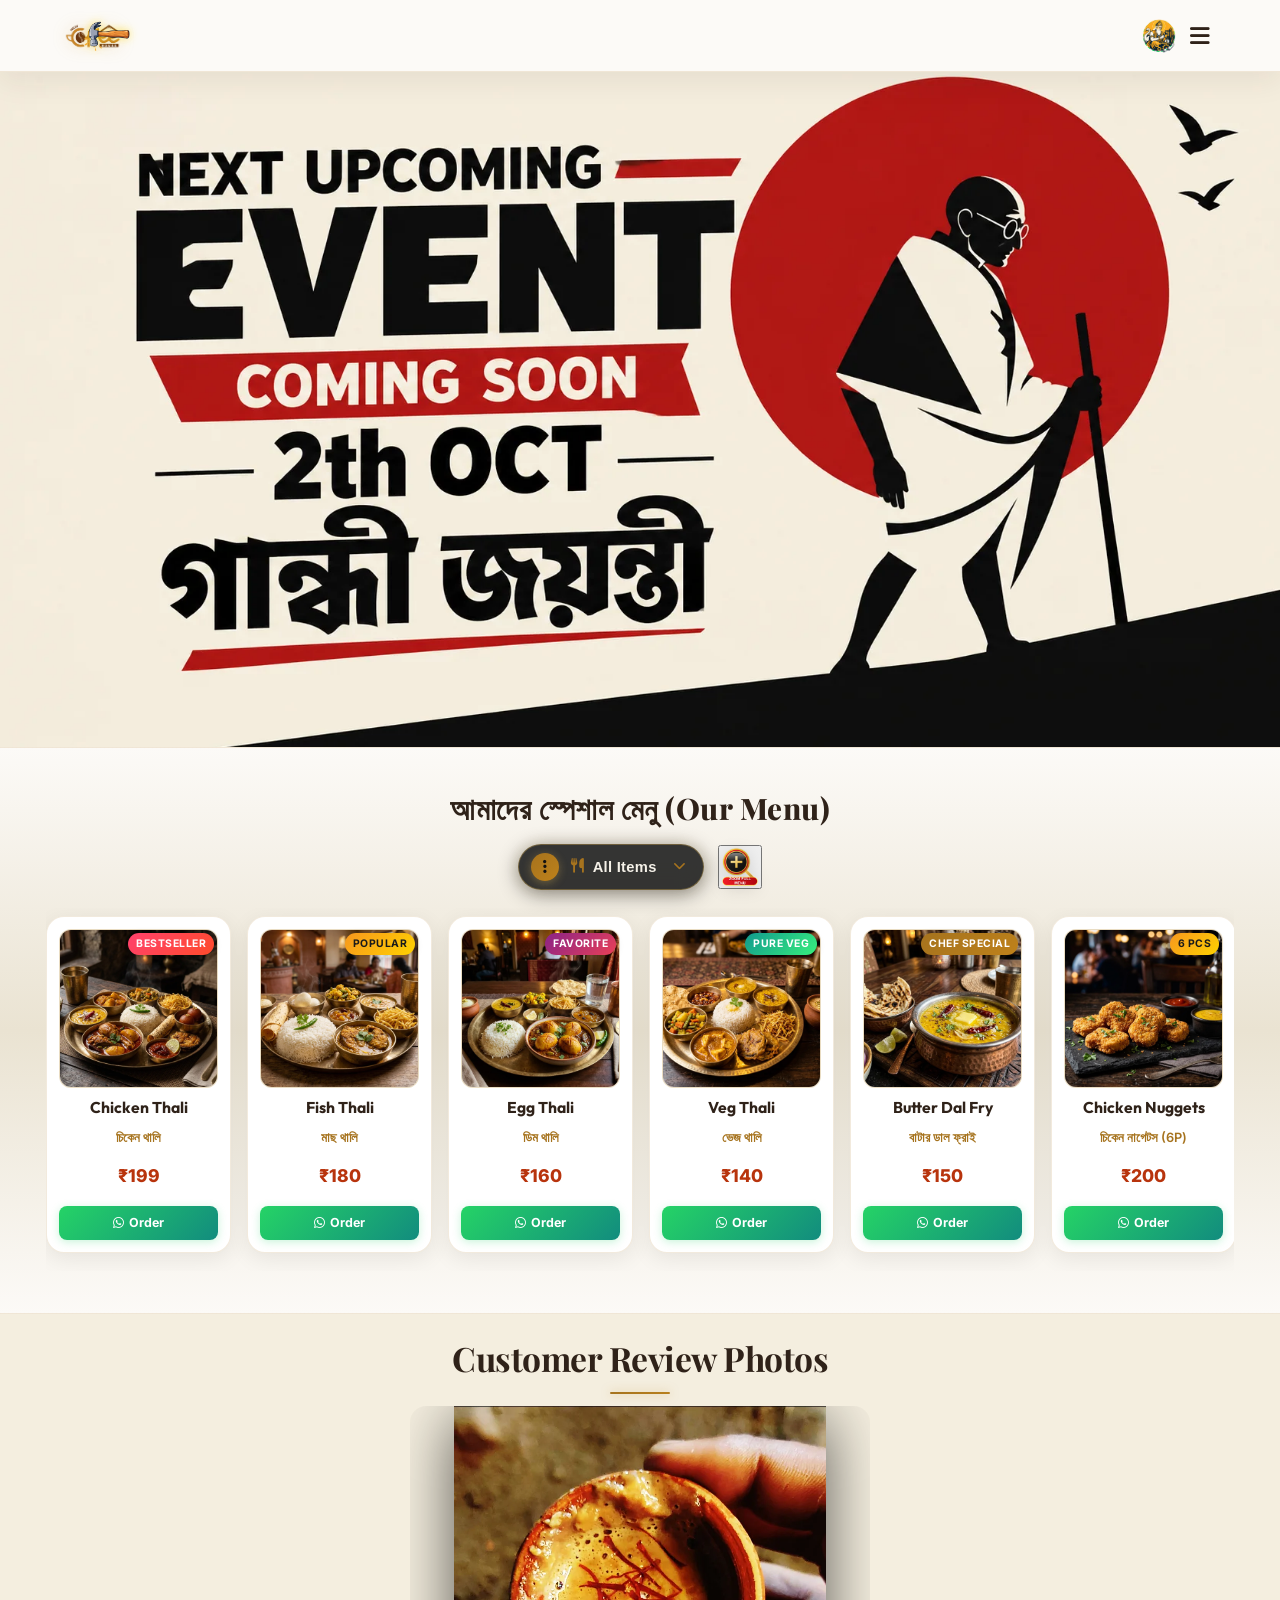
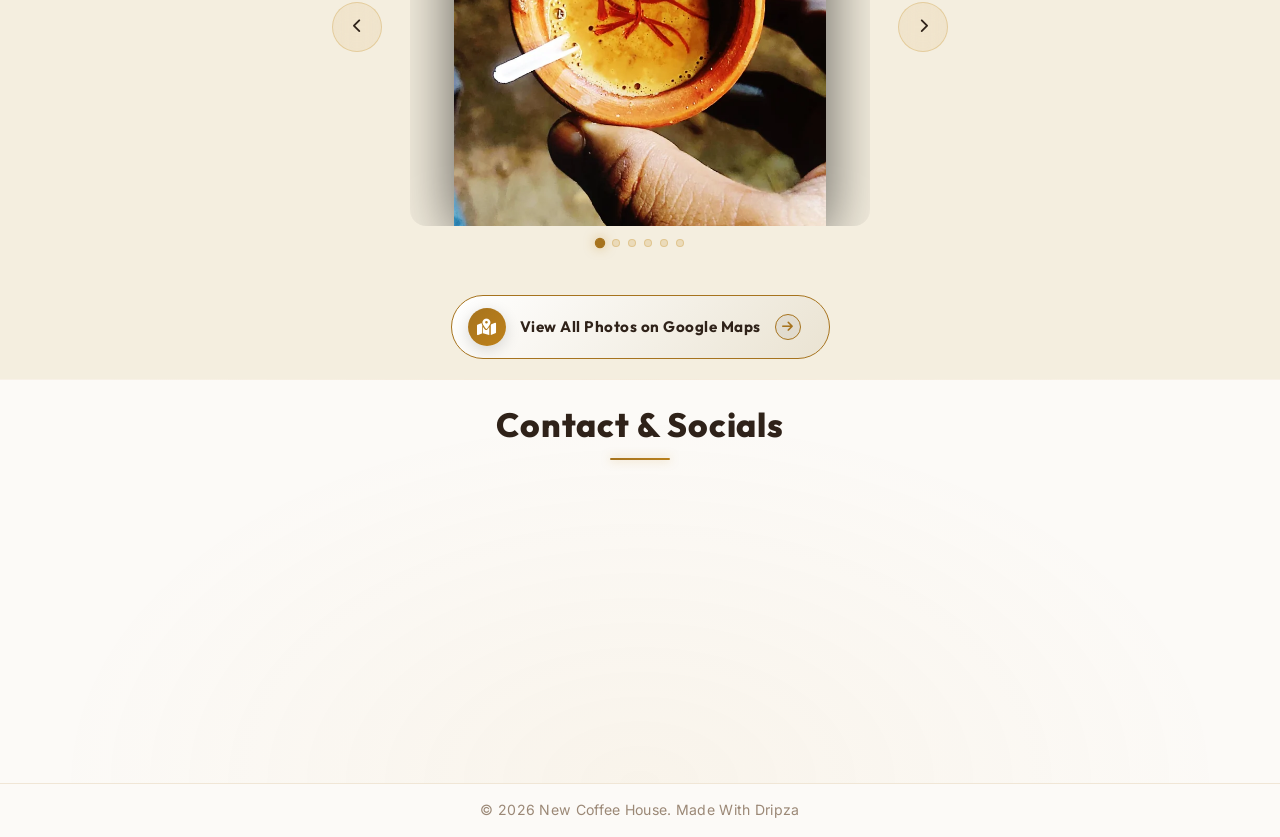
==== index.html @ 0405978d "Update search input keypad dismiss on enter" ====
﻿<!DOCTYPE html>
<html lang="bn">

<head>
    <meta charset="UTF-8">
    <meta name="viewport" content="width=device-width, initial-scale=1.0">
    <title>New Coffee House</title>
    <link rel="icon" type="image/webp" href="assets/new-coffee-house-logo.webp">
    <link
        href="https://fonts.googleapis.com/css2?family=Playfair+Display:wght@400;600;700;800&family=Outfit:wght@300;400;600;800&family=Inter:wght@300;400;500;600&display=swap"
        rel="stylesheet">
    <link rel="stylesheet" href="https://cdnjs.cloudflare.com/ajax/libs/font-awesome/6.4.0/css/all.min.css">
    <link rel="stylesheet" href="styles.css?v=1.3">
</head>

<body class="no-scroll">
    <!-- Preloader Screen -->
    <div id="preloader">
        <div class="preloader-content">
            <h1 class="preloader-title">Welcome to <br><span class="highlight">New Coffee House</span></h1>
            <div class="preloader-loader">
                <div class="loader-bar"></div>
            </div>
        </div>
    </div>

    <!-- Navbar -->
    <nav class="navbar">
        <div class="logo-container">
            <img src="assets/new-coffee-house-logo.webp" alt="New Coffee House" class="logo-brand-img">
            <div class="logo-text-wrapper">
                <span class="animated-football-header" title="Ganesh Chaturthi Special">
                    <img src="assets/ganesh_run_icon.webp" alt="Ganesh Run Icon" style="object-fit: contain; filter: drop-shadow(0 0 5px rgba(255, 215, 0, 0.6));">
                </span>
                <span class="logo-text">New Coffee House</span>
            </div>
        </div>
        <span class="rath-yatra-header-text">শুভ বিশ্বকর্মা পূজা!</span>
        <ul class="nav-links">
            <li><a href="#home">Home</a></li>
            <li><a href="#menu">Menu</a></li>
            <li><a href="#reviews">Reviews</a></li>
            <li><a href="#contact">Contact</a></li>
        </ul>
        <div class="navbar-actions">
            <!-- Rakhi Purnima Button for Poster -->
            <button class="fifa-btn" id="open-promo-modal-direct-btn" title="Show Ganesh Chaturthi Special Poster">
                <div class="fifa-container">
                    <div class="fifa-magic-ring"></div>
                    <img src="assets/ganesh_icon.webp" alt="Ganesh Special" class="fifa-svg" style="object-fit: contain;">
                </div>
            </button>
            
            <div class="hamburger">
                <i class="fas fa-bars"></i>
            </div>
        </div>
    </nav>

    <!-- Hero Section -->
    <section id="home" class="hero">
        <div class="hero-bg banner-box">
            <img src="assets/aj_restaurant_banner_1.webp" alt="AJ Restaurant & Cafe Banner" class="active">
            <img src="assets/hero_1.webp" alt="New Coffee House Background 1">
            <img src="assets/hero_2.webp" alt="New Coffee House Background 2">
            <img src="assets/hero_3.webp" alt="New Coffee House Background 3">
            <img src="assets/hero_4.webp" alt="New Coffee House Background 4">
            <img src="assets/hero_5.webp" alt="New Coffee House Background 5">
            <img src="assets/hero_6.webp" alt="New Coffee House Background 6">
            <div class="overlay"></div>
        </div>
    </section>

                <!-- Digital Restaurant Menu Section -->
    <section id="menu" class="main-menu-section">
        <div class="menu-header-wrapper">
            <div class="menu-eyebrow-container">
                <span class="menu-eyebrow">আমাদের স্পেশাল মেনু (Our Menu)</span>
            </div>
        </div>

        <!-- Menu Category Filter Tabs -->
                <!-- Menu Category Filter Dropdown (Three-Dot Filter Menu) -->
        <!-- Menu Filter and Zoom Controls Row -->
        <div class="menu-filter-controls-row">
            <div class="menu-filter-dropdown-wrapper" id="main-menu-filter-dropdown-wrapper">
            <button type="button" class="menu-filter-dots-btn" id="main-menu-filter-dots-btn" aria-expanded="false" aria-haspopup="true" title="Filter Menu">
                <span class="three-dots-icon-box">
                    <i class="fas fa-ellipsis-v"></i>
                </span>
                <span class="current-filter-label" id="main-current-filter-label">
                    <i class="fas fa-utensils"></i>
                    <span>All Items</span>
                </span>
                <i class="fas fa-chevron-down filter-dropdown-arrow"></i>
            </button>

            <!-- Dropdown List of Category Filter Options -->
            <div class="menu-filter-dropdown-menu" id="main-menu-filter-dropdown-menu">
                <div class="menu-filter-dropdown-header">
                    <span><i class="fas fa-filter"></i> Filter Category</span>
                </div>
                <div class="menu-filter-dropdown-list">
                    <button type="button" class="menu-tab-btn active" data-category="all">
                        <span class="tab-btn-content">
                            <i class="fas fa-utensils tab-icon"></i>
                            <span class="tab-title">All Items</span>
                        </span>
                        <i class="fas fa-check active-indicator-icon"></i>
                    </button>
                    <button type="button" class="menu-tab-btn" data-category="thali">
                        <span class="tab-btn-content">
                            <i class="fas fa-bowl-rice tab-icon"></i>
                            <span class="tab-title">Bengali Thali</span>
                        </span>
                        <i class="fas fa-check active-indicator-icon"></i>
                    </button>
                    <button type="button" class="menu-tab-btn" data-category="snacks">
                        <span class="tab-btn-content">
                            <i class="fas fa-burger tab-icon"></i>
                            <span class="tab-title">Breakfast & Snacks</span>
                        </span>
                        <i class="fas fa-check active-indicator-icon"></i>
                    </button>
                    <button type="button" class="menu-tab-btn" data-category="beverages">
                        <span class="tab-btn-content">
                            <i class="fas fa-mug-hot tab-icon"></i>
                            <span class="tab-title">Tea & Coffee</span>
                        </span>
                        <i class="fas fa-check active-indicator-icon"></i>
                    </button>
                    <button type="button" class="menu-tab-btn" data-category="extras">
                        <span class="tab-btn-content">
                            <i class="fas fa-plate-wheat tab-icon"></i>
                            <span class="tab-title">Sides & Extras</span>
                        </span>
                        <i class="fas fa-check active-indicator-icon"></i>
                    </button>
                </div>
            </div>
        </div>

            <!-- Zoom Full Menu Button on Right Side of Filter -->
            <button type="button" class="menu-zoom-img-btn" id="open-full-menu-modal-btn" title="Open Complete Menu Card (সম্পূর্ণ মেনু)">
                    <img src="assets/zoom_full_menu_icon.webp" alt="Zoom Full Menu" class="zoom-full-menu-img">
                </button>
        </div>
        

        <!-- Menu Cards Horizontal Side-Scroll Wrapper -->
        <div class="main-menu-scroll-wrapper">
            <div class="main-menu-scroll-track" id="main-restaurant-menu-scroll">
                
                <!-- 1. Chicken Thali -->
                <div class="food-menu-card" data-category="thali">
                    <div class="food-card-badge bestseller">Bestseller</div>
                    <div class="food-card-img-box">
                        <img src="assets/menu_chicken_thali.webp" alt="Chicken Thali" loading="lazy">
                    </div>
                    <div class="food-card-body">
                        <h3 class="food-title">Chicken Thali</h3>
                        <span class="bengali-title">চিকেন থালি</span>
                        <span class="food-price">₹199</span>
                        <a href="https://wa.me/917001992704?text=Hi%20New%20Coffee%20House,%20I%20want%20to%20order%20Chicken%20Thali%20(₹199)" target="_blank" class="food-order-btn">
                            <i class="fab fa-whatsapp"></i> Order
                        </a>
                    </div>
                </div>

                <!-- 2. Fish Thali -->
                <div class="food-menu-card" data-category="thali">
                    <div class="food-card-badge popular">Popular</div>
                    <div class="food-card-img-box">
                        <img src="assets/menu_fish_thali.webp" alt="Fish Thali" loading="lazy">
                    </div>
                    <div class="food-card-body">
                        <h3 class="food-title">Fish Thali</h3>
                        <span class="bengali-title">মাছ থালি</span>
                        <span class="food-price">₹180</span>
                        <a href="https://wa.me/917001992704?text=Hi%20New%20Coffee%20House,%20I%20want%20to%20order%20Fish%20Thali%20(₹180)" target="_blank" class="food-order-btn">
                            <i class="fab fa-whatsapp"></i> Order
                        </a>
                    </div>
                </div>

                <!-- 3. Egg Thali -->
                <div class="food-menu-card" data-category="thali">
                    <div class="food-card-badge special">Favorite</div>
                    <div class="food-card-img-box">
                        <img src="assets/menu_egg_thali.webp" alt="Egg Thali" loading="lazy">
                    </div>
                    <div class="food-card-body">
                        <h3 class="food-title">Egg Thali</h3>
                        <span class="bengali-title">ডিম থালি</span>
                        <span class="food-price">₹160</span>
                        <a href="https://wa.me/917001992704?text=Hi%20New%20Coffee%20House,%20I%20want%20to%20order%20Egg%20Thali%20(₹160)" target="_blank" class="food-order-btn">
                            <i class="fab fa-whatsapp"></i> Order
                        </a>
                    </div>
                </div>

                <!-- 4. Veg Thali -->
                <div class="food-menu-card" data-category="thali">
                    <div class="food-card-badge pure-veg">Pure Veg</div>
                    <div class="food-card-img-box">
                        <img src="assets/menu_veg_thali.webp" alt="Veg Thali" loading="lazy">
                    </div>
                    <div class="food-card-body">
                        <h3 class="food-title">Veg Thali</h3>
                        <span class="bengali-title">ভেজ থালি</span>
                        <span class="food-price">₹140</span>
                        <a href="https://wa.me/917001992704?text=Hi%20New%20Coffee%20House,%20I%20want%20to%20order%20Veg%20Thali%20(₹140)" target="_blank" class="food-order-btn">
                            <i class="fab fa-whatsapp"></i> Order
                        </a>
                    </div>
                </div>

                <!-- 5. Butter Dal Fry -->
                <div class="food-menu-card" data-category="extras">
                    <div class="food-card-badge chef">Chef Special</div>
                    <div class="food-card-img-box">
                        <img src="assets/menu_butter_dal_fry.webp" alt="Butter Dal Fry" loading="lazy">
                    </div>
                    <div class="food-card-body">
                        <h3 class="food-title">Butter Dal Fry</h3>
                        <span class="bengali-title">বাটার ডাল ফ্রাই</span>
                        <span class="food-price">₹150</span>
                        <a href="https://wa.me/917001992704?text=Hi%20New%20Coffee%20House,%20I%20want%20to%20order%20Butter%20Dal%20Fry%20(₹150)" target="_blank" class="food-order-btn">
                            <i class="fab fa-whatsapp"></i> Order
                        </a>
                    </div>
                </div>

                <!-- 6. Chicken Nuggets -->
                <div class="food-menu-card" data-category="snacks">
                    <div class="food-card-badge popular">6 Pcs</div>
                    <div class="food-card-img-box">
                        <img src="assets/menu_chicken_nuggets.webp" alt="Chicken Nuggets" loading="lazy">
                    </div>
                    <div class="food-card-body">
                        <h3 class="food-title">Chicken Nuggets</h3>
                        <span class="bengali-title">চিকেন নাগেটস (6P)</span>
                        <span class="food-price">₹200</span>
                        <a href="https://wa.me/917001992704?text=Hi%20New%20Coffee%20House,%20I%20want%20to%20order%20Chicken%20Nuggets%20(₹200)" target="_blank" class="food-order-btn">
                            <i class="fab fa-whatsapp"></i> Order
                        </a>
                    </div>
                </div>

                <!-- 7. Aloo Tikki -->
                <div class="food-menu-card" data-category="snacks">
                    <div class="food-card-badge pure-veg">Big Size</div>
                    <div class="food-card-img-box">
                        <img src="assets/menu_aloo_tikki.webp" alt="Aloo Tikki Big Size" loading="lazy">
                    </div>
                    <div class="food-card-body">
                        <h3 class="food-title">Aloo Tikki 6P</h3>
                        <span class="bengali-title">আলু টিক্কি (6P)</span>
                        <span class="food-price">₹180</span>
                        <a href="https://wa.me/917001992704?text=Hi%20New%20Coffee%20House,%20I%20want%20to%20order%20Aloo%20Tikki%20(₹180)" target="_blank" class="food-order-btn">
                            <i class="fab fa-whatsapp"></i> Order
                        </a>
                    </div>
                </div>

                <!-- 8. Egg Maggie -->
                <div class="food-menu-card" data-category="snacks">
                    <div class="food-card-badge popular">Hot</div>
                    <div class="food-card-img-box">
                        <img src="assets/menu_egg_maggie.webp" alt="Egg Maggie" loading="lazy">
                    </div>
                    <div class="food-card-body">
                        <h3 class="food-title">Egg Maggie</h3>
                        <span class="bengali-title">এগ ম্যাগি</span>
                        <span class="food-price">₹80</span>
                        <a href="https://wa.me/917001992704?text=Hi%20New%20Coffee%20House,%20I%20want%20to%20order%20Egg%20Maggie%20(₹80)" target="_blank" class="food-order-btn">
                            <i class="fab fa-whatsapp"></i> Order
                        </a>
                    </div>
                </div>

                <!-- 9. Veg Maggie -->
                <div class="food-menu-card" data-category="snacks">
                    <div class="food-card-badge pure-veg">Veg</div>
                    <div class="food-card-img-box">
                        <img src="assets/menu_egg_maggie.webp" alt="Veg Maggie" loading="lazy">
                    </div>
                    <div class="food-card-body">
                        <h3 class="food-title">Veg Maggie</h3>
                        <span class="bengali-title">ভেজ ম্যাগি</span>
                        <span class="food-price">₹60</span>
                        <a href="https://wa.me/917001992704?text=Hi%20New%20Coffee%20House,%20I%20want%20to%20order%20Veg%20Maggie%20(₹60)" target="_blank" class="food-order-btn">
                            <i class="fab fa-whatsapp"></i> Order
                        </a>
                    </div>
                </div>

                <!-- 10. Bread Omelette -->
                <div class="food-menu-card" data-category="snacks">
                    <div class="food-card-badge special">Breakfast</div>
                    <div class="food-card-img-box">
                        <img src="assets/menu6.webp" alt="Bread Omelette Jam Butter" loading="lazy">
                    </div>
                    <div class="food-card-body">
                        <h3 class="food-title">Bread Omelette</h3>
                        <span class="bengali-title">ব্রেড ওমলেট / জ্যাম</span>
                        <span class="food-price">₹60</span>
                        <a href="https://wa.me/917001992704?text=Hi%20New%20Coffee%20House,%20I%20want%20to%20order%20Bread%20Omelette%20(₹60)" target="_blank" class="food-order-btn">
                            <i class="fab fa-whatsapp"></i> Order
                        </a>
                    </div>
                </div>

                <!-- 11. Chai & Coffee -->
                <div class="food-menu-card" data-category="beverages">
                    <div class="food-card-badge special">Hot</div>
                    <div class="food-card-img-box">
                        <img src="assets/menu_tea_coffee.webp" alt="Coffee" loading="lazy">
                    </div>
                    <div class="food-card-body">
                        <h3 class="food-title">Milk / Black Coffee</h3>
                        <span class="bengali-title">কফি (Min 2 Cup)</span>
                        <span class="food-price">₹50</span>
                        <a href="https://wa.me/917001992704?text=Hi%20New%20Coffee%20House,%20I%20want%20to%20order%20Coffee" target="_blank" class="food-order-btn">
                            <i class="fab fa-whatsapp"></i> Order
                        </a>
                    </div>
                </div>

                <!-- 12. Milk / Black Tea -->
                <div class="food-menu-card" data-category="beverages">
                    <div class="food-card-badge bestseller">Chai</div>
                    <div class="food-card-img-box">
                        <img src="assets/menu_tea_coffee.webp" alt="Tea" loading="lazy">
                    </div>
                    <div class="food-card-body">
                        <h3 class="food-title">Black / Milk Tea</h3>
                        <span class="bengali-title">চা (Min 2 Cup)</span>
                        <span class="food-price">₹25</span>
                        <a href="https://wa.me/917001992704?text=Hi%20New%20Coffee%20House,%20I%20want%20to%20order%20Tea" target="_blank" class="food-order-btn">
                            <i class="fab fa-whatsapp"></i> Order
                        </a>
                    </div>
                </div>

                <!-- 13. Green Tea -->
                <div class="food-menu-card" data-category="beverages">
                    <div class="food-card-badge pure-veg">Healthy</div>
                    <div class="food-card-img-box">
                        <img src="assets/menu_tea_coffee.webp" alt="Green Tea" loading="lazy">
                    </div>
                    <div class="food-card-body">
                        <h3 class="food-title">Green Tea</h3>
                        <span class="bengali-title">গ্রিন টি (Min 2 Cup)</span>
                        <span class="food-price">₹40</span>
                        <a href="https://wa.me/917001992704?text=Hi%20New%20Coffee%20House,%20I%20want%20to%20order%20Green%20Tea" target="_blank" class="food-order-btn">
                            <i class="fab fa-whatsapp"></i> Order
                        </a>
                    </div>
                </div>

                <!-- 14. Extra Chicken 4P -->
                <div class="food-menu-card" data-category="extras">
                    <div class="food-card-badge popular">4 Pcs</div>
                    <div class="food-card-img-box">
                        <img src="assets/menu_chicken_thali.webp" alt="Extra Chicken" loading="lazy">
                    </div>
                    <div class="food-card-body">
                        <h3 class="food-title">Extra Chicken (4P)</h3>
                        <span class="bengali-title">চিকেন কারি (4P)</span>
                        <span class="food-price">₹180</span>
                        <a href="https://wa.me/917001992704?text=Hi%20New%20Coffee%20House,%20I%20want%20to%20order%20Extra%20Chicken%204P%20(₹180)" target="_blank" class="food-order-btn">
                            <i class="fab fa-whatsapp"></i> Order
                        </a>
                    </div>
                </div>

                <!-- 15. Extra Mutton 1P -->
                <div class="food-menu-card" data-category="extras">
                    <div class="food-card-badge special">Special</div>
                    <div class="food-card-img-box">
                        <img src="assets/menu3.webp" alt="Extra Mutton" loading="lazy">
                    </div>
                    <div class="food-card-body">
                        <h3 class="food-title">Extra Mutton (1P)</h3>
                        <span class="bengali-title">মটন (স্পেশাল অর্ডার)</span>
                        <span class="food-price">₹80</span>
                        <a href="https://wa.me/917001992704?text=Hi%20New%20Coffee%20House,%20I%20want%20to%20order%20Extra%20Mutton%20(₹80)" target="_blank" class="food-order-btn">
                            <i class="fab fa-whatsapp"></i> Order
                        </a>
                    </div>
                </div>

                <!-- 16. Extra Fish 1P -->
                <div class="food-menu-card" data-category="extras">
                    <div class="food-card-badge popular">1 Pc</div>
                    <div class="food-card-img-box">
                        <img src="assets/menu_fish_thali.webp" alt="Extra Fish" loading="lazy">
                    </div>
                    <div class="food-card-body">
                        <h3 class="food-title">Extra Fish (1P)</h3>
                        <span class="bengali-title">মাছ ১ পিস</span>
                        <span class="food-price">₹80</span>
                        <a href="https://wa.me/917001992704?text=Hi%20New%20Coffee%20House,%20I%20want%20to%20order%20Extra%20Fish%20(₹80)" target="_blank" class="food-order-btn">
                            <i class="fab fa-whatsapp"></i> Order
                        </a>
                    </div>
                </div>

                <!-- 17. Green Salad -->
                <div class="food-menu-card" data-category="extras">
                    <div class="food-card-badge pure-veg">Fresh</div>
                    <div class="food-card-img-box">
                        <img src="assets/menu_veg_thali.webp" alt="Green Salad" loading="lazy">
                    </div>
                    <div class="food-card-body">
                        <h3 class="food-title">Green Salad</h3>
                        <span class="bengali-title">গ্রিন স্যালাড</span>
                        <span class="food-price">₹100</span>
                        <a href="https://wa.me/917001992704?text=Hi%20New%20Coffee%20House,%20I%20want%20to%20order%20Green%20Salad%20(₹100)" target="_blank" class="food-order-btn">
                            <i class="fab fa-whatsapp"></i> Order
                        </a>
                    </div>
                </div>

                <!-- 18. Extra Egg (2P) -->
                <div class="food-menu-card" data-category="extras">
                    <div class="food-card-badge special">2 Pcs</div>
                    <div class="food-card-img-box">
                        <img src="assets/menu_egg_thali.webp" alt="Extra Egg 2P" loading="lazy">
                    </div>
                    <div class="food-card-body">
                        <h3 class="food-title">Extra Egg (2P)</h3>
                        <span class="bengali-title">ডিম (২ পিস)</span>
                        <span class="food-price">₹50</span>
                        <a href="https://wa.me/917001992704?text=Hi%20New%20Coffee%20House,%20I%20want%20to%20order%20Extra%20Egg%202P%20(₹50)" target="_blank" class="food-order-btn">
                            <i class="fab fa-whatsapp"></i> Order
                        </a>
                    </div>
                </div>

                <!-- 19. Extra Rice -->
                <div class="food-menu-card" data-category="extras">
                    <div class="food-card-badge popular">1 Plate</div>
                    <div class="food-card-img-box">
                        <img src="assets/menu_veg_thali.webp" alt="Extra Rice" loading="lazy">
                    </div>
                    <div class="food-card-body">
                        <h3 class="food-title">Extra Rice</h3>
                        <span class="bengali-title">এক্সট্রা ভাত</span>
                        <span class="food-price">₹50</span>
                        <a href="https://wa.me/917001992704?text=Hi%20New%20Coffee%20House,%20I%20want%20to%20order%20Extra%20Rice%20(₹50)" target="_blank" class="food-order-btn">
                            <i class="fab fa-whatsapp"></i> Order
                        </a>
                    </div>
                </div>

                <!-- 20. Extra Misti / Papad / Roti -->
                <div class="food-menu-card" data-category="extras">
                    <div class="food-card-badge pure-veg">Per Pc</div>
                    <div class="food-card-img-box">
                        <img src="assets/menu2.webp" alt="Extra Misti Papad Roti" loading="lazy">
                    </div>
                    <div class="food-card-body">
                        <h3 class="food-title">Extra Misti / Papad / Roti</h3>
                        <span class="bengali-title">মিষ্টি / পাঁপড় / রুটি</span>
                        <span class="food-price">₹10</span>
                        <a href="https://wa.me/917001992704?text=Hi%20New%20Coffee%20House,%20I%20want%20to%20order%20Extra%20Misti%20Papad%20Roti%20(₹10)" target="_blank" class="food-order-btn">
                            <i class="fab fa-whatsapp"></i> Order
                        </a>
                    </div>
                </div>

                <!-- 21. Extra Sabji / Dal / Vaji -->
                <div class="food-menu-card" data-category="extras">
                    <div class="food-card-badge pure-veg">Side Bowl</div>
                    <div class="food-card-img-box">
                        <img src="assets/menu_butter_dal_fry.webp" alt="Extra Sabji Dal Vaji" loading="lazy">
                    </div>
                    <div class="food-card-body">
                        <h3 class="food-title">Extra Sabji / Dal / Vaji</h3>
                        <span class="bengali-title">সবজি / ডাল / ভাজি</span>
                        <span class="food-price">₹30</span>
                        <a href="https://wa.me/917001992704?text=Hi%20New%20Coffee%20House,%20I%20want%20to%20order%20Extra%20Sabji%20Dal%20Vaji%20(₹30)" target="_blank" class="food-order-btn">
                            <i class="fab fa-whatsapp"></i> Order
                        </a>
                    </div>
                </div>

                <!-- 18. Water Bottle -->
                <div class="food-menu-card" data-category="beverages">
                    <div class="food-card-badge pure-veg">Mineral</div>
                    <div class="food-card-img-box">
                        <img src="assets/menu5.webp" alt="Water Bottle" loading="lazy">
                    </div>
                    <div class="food-card-body">
                        <h3 class="food-title">Water Bottle</h3>
                        <span class="bengali-title">জল 1L / 2L</span>
                        <span class="food-price">₹20 / ₹30</span>
                        <a href="https://wa.me/917001992704?text=Hi%20New%20Coffee%20House,%20I%20want%20to%20order%20Water%20Bottle" target="_blank" class="food-order-btn">
                            <i class="fab fa-whatsapp"></i> Order
                        </a>
                    </div>
                </div>

            </div>
        </div>
    </section>

    <!-- Reviews Section (Photo Gallery) -->
    <section id="reviews" class="reviews-section">
        <h2 class="section-title">Customer Review Photos</h2>
        <div class="reviews-slider-container">
            <div class="reviews-slider">
                <div class="review-slide active">
                    <img src="assets/review_1.webp" alt="Customer Review 1">
                </div>
                <div class="review-slide">
                    <img src="assets/review_2.webp" alt="Customer Review 2">
                </div>
                <div class="review-slide">
                    <img src="assets/review_3.webp" alt="Customer Review 3">
                </div>
                <div class="review-slide">
                    <img src="assets/review_4.webp" alt="Customer Review 4">
                </div>
                <div class="review-slide">
                    <img src="assets/review_5.webp" alt="Customer Review 5">
                </div>
                <div class="review-slide">
                    <img src="assets/review_6.webp" alt="Customer Review 6">
                </div>
            </div>

            <!-- Slider Controls -->
            <button class="slider-btn prev-btn"><i class="fas fa-chevron-left"></i></button>
            <button class="slider-btn next-btn"><i class="fas fa-chevron-right"></i></button>

            <!-- Slider Dots -->
            <div class="slider-dots">
                <span class="dot active" data-index="0"></span>
                <span class="dot" data-index="1"></span>
                <span class="dot" data-index="2"></span>
                <span class="dot" data-index="3"></span>
                <span class="dot" data-index="4"></span>
                <span class="dot" data-index="5"></span>
            </div>
        </div>
        <div style="text-align: center; margin-top: 3rem;">
            <div class="reviews-cta-wrapper">
            <a href="https://maps.app.goo.gl/cSSG3Zw31N3qdsV46" target="_blank" class="modern-maps-btn" title="Open Google Maps Gallery">
                <span class="maps-icon-badge"><i class="fas fa-map-marked-alt"></i></span>
                <span class="maps-btn-text">View All Photos on Google Maps</span>
                <span class="maps-arrow-circle"><i class="fas fa-arrow-right"></i></span>
            </a>
        </div>
        </div>
    </section>

    <!-- Contact & Footer -->
    <section id="contact" class="contact-section">
        <h2 class="section-title">Contact & Socials</h2>
        <div class="contact-container glassmorphism">
            <div class="contact-info">
                <h2>Visit Us</h2>
                <div class="info-item">
                    <a href="https://maps.app.goo.gl/ATUE7Ay1VUeiGssj7" target="_blank"
                        style="color: inherit; text-decoration: none; display: flex; align-items: center; gap: 15px;">
                        <i class="fas fa-map-marker-alt"></i>
                        <p>Madhya Shrirampur, Chandpur, Srirampur, West Bengal 741316</p>
                    </a>
                </div>
                <div class="info-item">
                    <a href="tel:+917001992704" style="color: inherit; text-decoration: none; display: flex; align-items: center; gap: 15px;">
                        <i class="fas fa-phone-alt"></i>
                        <p>+91 7001992704</p>
                    </a>
                </div>
                <div class="info-item">
                    <a href="mailto:hello@newcoffeehouse.com" style="color: inherit; text-decoration: none; display: flex; align-items: center; gap: 15px;">
                        <i class="fas fa-envelope"></i>
                        <p>hello@newcoffeehouse.com</p>
                    </a>
                </div>
            </div>
            <div class="social-links">
                <h2>Follow Us</h2>
                <div class="social-icons">
                    <a href="#" class="social-icon"><i class="fab fa-instagram"></i></a>
                    <a href="#" class="social-icon"><i class="fab fa-facebook-f"></i></a>
                    <a href="#" class="social-icon"><i class="fab fa-youtube"></i></a>
                    <a href="https://wa.me/917001992704" target="_blank" class="social-icon"><i
                            class="fab fa-whatsapp"></i></a>
                    <a href="https://maps.app.goo.gl/ATUE7Ay1VUeiGssj7" target="_blank" class="social-icon"><i
                            class="fas fa-map-marker-alt"></i></a>
                </div>
            </div>
        </div>
    </section>

    <footer>
        <p>&copy; 2026 New Coffee House. Made With Dripza</p>
    </footer>

    <!-- Full Menu Interactive Modal -->
    <div class="full-menu-modal" id="full-menu-modal" aria-hidden="true">
        <div class="full-menu-modal-overlay" id="full-menu-modal-overlay"></div>
        <div class="full-menu-modal-container">
            <!-- Modal Sticky Top Header Container (Header + Hero Title + Search + Category Tabs) -->
            <div class="full-menu-modal-top-section">
                <!-- Modal Header -->
                <div class="full-menu-modal-header">
                    <div class="full-menu-modal-header-left">
                        <button class="menu-modal-close-btn" id="close-full-menu-modal-btn" aria-label="Close Full Menu">
                            <i class="fas fa-arrow-left"></i> <span>Back</span>
                        </button>
                        <div class="full-menu-modal-title">
                            New Coffee House
                        </div>
                    </div>
                    <div class="full-menu-modal-header-right">
                        <a href="#modal-order-timings" class="menu-modal-timing-btn" id="modal-timing-btn" title="Order Timings">
                            <i class="fas fa-clock"></i> <span>Timings</span>
                        </a>
                        <a href="tel:917001992704" class="menu-modal-call-btn">
                            <i class="fas fa-phone-alt"></i> <span>917001992704</span>
                        </a>
                        <button class="menu-modal-close-icon-btn" id="close-full-menu-icon-btn" aria-label="Close">
                            <i class="fas fa-times"></i>
                        </button>
                    </div>
                </div>

                <!-- Modal Hero Header -->
                <div class="full-menu-hero">
                    <h1>Complete Menu Card <span class="bengali-heading">আমাদের সম্পূর্ণ ডিজিটাল মেনু</span></h1>
                </div>

                <!-- Search Bar & Category Filter Tabs -->
                <div class="menu-control-bar">
                    

                    <!-- Modal Category Filter Dropdown (Three-Dot Filter Menu) -->
                    <div class="menu-filter-dropdown-wrapper" id="modal-menu-filter-dropdown-wrapper">
            <button type="button" class="menu-filter-dots-btn" id="modal-menu-filter-dots-btn" aria-expanded="false" aria-haspopup="true" title="Filter Menu">
                <span class="three-dots-icon-box">
                    <i class="fas fa-ellipsis-v"></i>
                </span>
                <span class="current-filter-label" id="modal-current-filter-label">
                    <i class="fas fa-utensils"></i>
                    <span>All Items</span>
                </span>
                <i class="fas fa-chevron-down filter-dropdown-arrow"></i>
            </button>

            <!-- Dropdown List of Category Filter Options -->
            <div class="menu-filter-dropdown-menu" id="modal-menu-filter-dropdown-menu">
                <div class="menu-filter-dropdown-header">
                    <span><i class="fas fa-filter"></i> Filter Category</span>
                </div>
                <div class="menu-filter-dropdown-list">
                    <button type="button" class="menu-tab-btn active" data-category="all">
                        <span class="tab-btn-content">
                            <i class="fas fa-utensils tab-icon"></i>
                            <span class="tab-title">All Items</span>
                        </span>
                        <i class="fas fa-check active-indicator-icon"></i>
                    </button>
                    <button type="button" class="menu-tab-btn" data-category="thali">
                        <span class="tab-btn-content">
                            <i class="fas fa-bowl-rice tab-icon"></i>
                            <span class="tab-title">Bengali Thali</span>
                        </span>
                        <i class="fas fa-check active-indicator-icon"></i>
                    </button>
                    <button type="button" class="menu-tab-btn" data-category="snacks">
                        <span class="tab-btn-content">
                            <i class="fas fa-burger tab-icon"></i>
                            <span class="tab-title">Breakfast & Snacks</span>
                        </span>
                        <i class="fas fa-check active-indicator-icon"></i>
                    </button>
                    <button type="button" class="menu-tab-btn" data-category="beverages">
                        <span class="tab-btn-content">
                            <i class="fas fa-mug-hot tab-icon"></i>
                            <span class="tab-title">Tea & Coffee</span>
                        </span>
                        <i class="fas fa-check active-indicator-icon"></i>
                    </button>
                    <button type="button" class="menu-tab-btn" data-category="extras">
                        <span class="tab-btn-content">
                            <i class="fas fa-plate-wheat tab-icon"></i>
                            <span class="tab-title">Sides & Extras</span>
                        </span>
                        <i class="fas fa-check active-indicator-icon"></i>
                    </button>
                </div>
            </div>
                </div>

                    <div class="search-box-wrapper">
                        <i class="fas fa-search"></i>
                        <input type="text" id="modal-menu-search-input" placeholder="খাবারের নাম লিখে খুঁজুন (Search dishes...)" autocomplete="off" enterkeyhint="search">
                        <button type="button" id="modal-menu-search-clear" class="search-clear-btn" aria-label="Clear search" title="à¦®à§à¦›à§‡ à¦«à§‡à¦²à§à¦¨ (Clear)">
                            <i class="fas fa-times"></i>
                        </button>
                    </div>
            </div>
            </div>

            <div class="full-menu-modal-body">
                <!-- Complete Menu Card Grid -->
                <div class="compact-menu-grid-container">
                    <div class="compact-grid" id="modal-full-menu-grid">

                        <!-- 1. Chicken Thali -->
                        <div class="food-menu-card" data-category="thali" data-keywords="chicken thali murgi murgir mangsho rice dal sabji thali">
                            <div class="food-card-badge bestseller">Bestseller</div>
                            <div class="food-card-img-box">
                                <img src="assets/menu_chicken_thali.webp" alt="Chicken Thali" loading="lazy">
                            </div>
                            <div class="food-card-body">
                                <h3 class="food-title">Chicken Thali</h3>
                                <span class="bengali-title">চিকেন থালি</span>
                                <span class="food-price">₹199</span>
                                <a href="https://wa.me/917001992704?text=Hi%20New%20Coffee%20House,%20I%20want%20to%20order%20Chicken%20Thali%20(₹199)" target="_blank" class="food-order-btn">
                                    <i class="fab fa-whatsapp"></i> Order
                                </a>
                            </div>
                        </div>

                        <!-- 2. Fish Thali -->
                        <div class="food-menu-card" data-category="thali" data-keywords="fish thali macher thali mach jhol rui katla rice dal thali">
                            <div class="food-card-badge popular">Popular</div>
                            <div class="food-card-img-box">
                                <img src="assets/menu_fish_thali.webp" alt="Fish Thali" loading="lazy">
                            </div>
                            <div class="food-card-body">
                                <h3 class="food-title">Fish Thali</h3>
                                <span class="bengali-title">মাছ থালি</span>
                                <span class="food-price">₹180</span>
                                <a href="https://wa.me/917001992704?text=Hi%20New%20Coffee%20House,%20I%20want%20to%20order%20Fish%20Thali%20(₹180)" target="_blank" class="food-order-btn">
                                    <i class="fab fa-whatsapp"></i> Order
                                </a>
                            </div>
                        </div>

                        <!-- 3. Egg Thali -->
                        <div class="food-menu-card" data-category="thali" data-keywords="egg thali dimer thali dim kosha rice dal thali">
                            <div class="food-card-badge special">Favorite</div>
                            <div class="food-card-img-box">
                                <img src="assets/menu_egg_thali.webp" alt="Egg Thali" loading="lazy">
                            </div>
                            <div class="food-card-body">
                                <h3 class="food-title">Egg Thali</h3>
                                <span class="bengali-title">ডিম থালি</span>
                                <span class="food-price">₹160</span>
                                <a href="https://wa.me/917001992704?text=Hi%20New%20Coffee%20House,%20I%20want%20to%20order%20Egg%20Thali%20(₹160)" target="_blank" class="food-order-btn">
                                    <i class="fab fa-whatsapp"></i> Order
                                </a>
                            </div>
                        </div>

                        <!-- 4. Veg Thali -->
                        <div class="food-menu-card" data-category="thali" data-keywords="veg thali niramish thali paneer dal sabji rice mishti doi">
                            <div class="food-card-badge pure-veg">Pure Veg</div>
                            <div class="food-card-img-box">
                                <img src="assets/menu_veg_thali.webp" alt="Veg Thali" loading="lazy">
                            </div>
                            <div class="food-card-body">
                                <h3 class="food-title">Veg Thali</h3>
                                <span class="bengali-title">ভেজ থালি</span>
                                <span class="food-price">₹140</span>
                                <a href="https://wa.me/917001992704?text=Hi%20New%20Coffee%20House,%20I%20want%20to%20order%20Veg%20Thali%20(₹140)" target="_blank" class="food-order-btn">
                                    <i class="fab fa-whatsapp"></i> Order
                                </a>
                            </div>
                        </div>

                        <!-- 5. Butter Dal Fry -->
                        <div class="food-menu-card" data-category="extras" data-keywords="butter dal fry yellow dal tadka veg">
                            <div class="food-card-badge chef">Chef Special</div>
                            <div class="food-card-img-box">
                                <img src="assets/menu_butter_dal_fry.webp" alt="Butter Dal Fry" loading="lazy">
                            </div>
                            <div class="food-card-body">
                                <h3 class="food-title">Butter Dal Fry</h3>
                                <span class="bengali-title">বাটার ডাল ফ্রাই</span>
                                <span class="food-price">₹150</span>
                                <a href="https://wa.me/917001992704?text=Hi%20New%20Coffee%20House,%20I%20want%20to%20order%20Butter%20Dal%20Fry%20(₹150)" target="_blank" class="food-order-btn">
                                    <i class="fab fa-whatsapp"></i> Order
                                </a>
                            </div>
                        </div>

                        <!-- 6. Chicken Nuggets (6P) -->
                        <div class="food-menu-card" data-category="snacks" data-keywords="chicken nuggets 6p fried snacks non-veg">
                            <div class="food-card-badge popular">6 Pcs</div>
                            <div class="food-card-img-box">
                                <img src="assets/menu_chicken_nuggets.webp" alt="Chicken Nuggets" loading="lazy">
                            </div>
                            <div class="food-card-body">
                                <h3 class="food-title">Chicken Nuggets</h3>
                                <span class="bengali-title">চিকেন নাগেটস (6P)</span>
                                <span class="food-price">₹200</span>
                                <a href="https://wa.me/917001992704?text=Hi%20New%20Coffee%20House,%20I%20want%20to%20order%20Chicken%20Nuggets%20(₹200)" target="_blank" class="food-order-btn">
                                    <i class="fab fa-whatsapp"></i> Order
                                </a>
                            </div>
                        </div>

                        <!-- 7. Aloo Tikki Big Size (6P) -->
                        <div class="food-menu-card" data-category="snacks" data-keywords="aloo tikki potato cutlet snacks big size veg">
                            <div class="food-card-badge pure-veg">Big Size</div>
                            <div class="food-card-img-box">
                                <img src="assets/menu_aloo_tikki.webp" alt="Aloo Tikki Big Size" loading="lazy">
                            </div>
                            <div class="food-card-body">
                                <h3 class="food-title">Aloo Tikki 6P</h3>
                                <span class="bengali-title">আলু টিক্কি (6P)</span>
                                <span class="food-price">₹180</span>
                                <a href="https://wa.me/917001992704?text=Hi%20New%20Coffee%20House,%20I%20want%20to%20order%20Aloo%20Tikki%20(₹180)" target="_blank" class="food-order-btn">
                                    <i class="fab fa-whatsapp"></i> Order
                                </a>
                            </div>
                        </div>

                        <!-- 8. Egg Maggie -->
                        <div class="food-menu-card" data-category="snacks" data-keywords="egg maggie noodles masala snacks">
                            <div class="food-card-badge popular">Hot</div>
                            <div class="food-card-img-box">
                                <img src="assets/menu_egg_maggie.webp" alt="Egg Maggie" loading="lazy">
                            </div>
                            <div class="food-card-body">
                                <h3 class="food-title">Egg Maggie</h3>
                                <span class="bengali-title">এগ ম্যাগি</span>
                                <span class="food-price">₹80</span>
                                <a href="https://wa.me/917001992704?text=Hi%20New%20Coffee%20House,%20I%20want%20to%20order%20Egg%20Maggie%20(₹80)" target="_blank" class="food-order-btn">
                                    <i class="fab fa-whatsapp"></i> Order
                                </a>
                            </div>
                        </div>

                        <!-- 9. Veg Maggie -->
                        <div class="food-menu-card" data-category="snacks" data-keywords="veg maggie masala noodles snacks vegetarian">
                            <div class="food-card-badge pure-veg">Veg</div>
                            <div class="food-card-img-box">
                                <img src="assets/menu_egg_maggie.webp" alt="Veg Maggie" loading="lazy">
                            </div>
                            <div class="food-card-body">
                                <h3 class="food-title">Veg Maggie</h3>
                                <span class="bengali-title">ভেজ ম্যাগি</span>
                                <span class="food-price">₹60</span>
                                <a href="https://wa.me/917001992704?text=Hi%20New%20Coffee%20House,%20I%20want%20to%20order%20Veg%20Maggie%20(₹60)" target="_blank" class="food-order-btn">
                                    <i class="fab fa-whatsapp"></i> Order
                                </a>
                            </div>
                        </div>

                        <!-- 10. Bread Omelette / Jam / Butter -->
                        <div class="food-menu-card" data-category="snacks" data-keywords="bread omelette jam butter breakfast toast egg">
                            <div class="food-card-badge special">Breakfast</div>
                            <div class="food-card-img-box">
                                <img src="assets/menu6.webp" alt="Bread Omelette Jam Butter" loading="lazy">
                            </div>
                            <div class="food-card-body">
                                <h3 class="food-title">Bread Omelette</h3>
                                <span class="bengali-title">ব্রেড ওমলেট / জ্যাম</span>
                                <span class="food-price">₹60</span>
                                <a href="https://wa.me/917001992704?text=Hi%20New%20Coffee%20House,%20I%20want%20to%20order%20Bread%20Omelette%20(₹60)" target="_blank" class="food-order-btn">
                                    <i class="fab fa-whatsapp"></i> Order
                                </a>
                            </div>
                        </div>

                        <!-- 11. Milk / Black Coffee -->
                        <div class="food-menu-card" data-category="beverages" data-keywords="coffee milk coffee black coffee hot drink beverages espresso">
                            <div class="food-card-badge special">Hot</div>
                            <div class="food-card-img-box">
                                <img src="assets/menu_tea_coffee.webp" alt="Milk and Black Coffee" loading="lazy">
                            </div>
                            <div class="food-card-body">
                                <h3 class="food-title">Milk / Black Coffee</h3>
                                <span class="bengali-title">কফি (Min 2 Cup)</span>
                                <span class="food-price">₹50</span>
                                <a href="https://wa.me/917001992704?text=Hi%20New%20Coffee%20House,%20I%20want%20to%20order%20Coffee" target="_blank" class="food-order-btn">
                                    <i class="fab fa-whatsapp"></i> Order
                                </a>
                            </div>
                        </div>

                        <!-- 12. Black / Milk Tea -->
                        <div class="food-menu-card" data-category="beverages" data-keywords="tea chai milk tea black tea masala chai beverage">
                            <div class="food-card-badge bestseller">Chai</div>
                            <div class="food-card-img-box">
                                <img src="assets/menu_tea_coffee.webp" alt="Black and Milk Tea" loading="lazy">
                            </div>
                            <div class="food-card-body">
                                <h3 class="food-title">Black / Milk Tea</h3>
                                <span class="bengali-title">চা (Min 2 Cup)</span>
                                <span class="food-price">₹25</span>
                                <a href="https://wa.me/917001992704?text=Hi%20New%20Coffee%20House,%20I%20want%20to%20order%20Tea" target="_blank" class="food-order-btn">
                                    <i class="fab fa-whatsapp"></i> Order
                                </a>
                            </div>
                        </div>

                        <!-- 13. Green Tea -->
                        <div class="food-menu-card" data-category="beverages" data-keywords="green tea healthy detox hot beverage">
                            <div class="food-card-badge pure-veg">Healthy</div>
                            <div class="food-card-img-box">
                                <img src="assets/menu_tea_coffee.webp" alt="Green Tea" loading="lazy">
                            </div>
                            <div class="food-card-body">
                                <h3 class="food-title">Green Tea</h3>
                                <span class="bengali-title">গ্রিন টি (Min 2 Cup)</span>
                                <span class="food-price">₹40</span>
                                <a href="https://wa.me/917001992704?text=Hi%20New%20Coffee%20House,%20I%20want%20to%20order%20Green%20Tea" target="_blank" class="food-order-btn">
                                    <i class="fab fa-whatsapp"></i> Order
                                </a>
                            </div>
                        </div>

                        <!-- 14. Extra Chicken (4P) -->
                        <div class="food-menu-card" data-category="extras" data-keywords="extra chicken 4p murgir mangsho chicken curry side non-veg">
                            <div class="food-card-badge popular">4 Pcs</div>
                            <div class="food-card-img-box">
                                <img src="assets/menu_chicken_thali.webp" alt="Extra Chicken 4P" loading="lazy">
                            </div>
                            <div class="food-card-body">
                                <h3 class="food-title">Extra Chicken (4P)</h3>
                                <span class="bengali-title">চিকেন কারি (4P)</span>
                                <span class="food-price">₹180</span>
                                <a href="https://wa.me/917001992704?text=Hi%20New%20Coffee%20House,%20I%20want%20to%20order%20Extra%20Chicken%204P%20(₹180)" target="_blank" class="food-order-btn">
                                    <i class="fab fa-whatsapp"></i> Order
                                </a>
                            </div>
                        </div>

                        <!-- 15. Extra Mutton (1P - Special Order) -->
                        <div class="food-menu-card" data-category="extras" data-keywords="extra mutton 1p khasi mangsho mutton kosha special non-veg">
                            <div class="food-card-badge special">Special</div>
                            <div class="food-card-img-box">
                                <img src="assets/menu3.webp" alt="Extra Mutton 1P" loading="lazy">
                            </div>
                            <div class="food-card-body">
                                <h3 class="food-title">Extra Mutton (1P)</h3>
                                <span class="bengali-title">মটন (স্পেশাল অর্ডার)</span>
                                <span class="food-price">₹80</span>
                                <a href="https://wa.me/917001992704?text=Hi%20New%20Coffee%20House,%20I%20want%20to%20order%20Extra%20Mutton%20(₹80)" target="_blank" class="food-order-btn">
                                    <i class="fab fa-whatsapp"></i> Order
                                </a>
                            </div>
                        </div>

                        <!-- 16. Extra Fish (1P) -->
                        <div class="food-menu-card" data-category="extras" data-keywords="extra fish 1p macher jhol rui katla side non-veg">
                            <div class="food-card-badge popular">1 Pc</div>
                            <div class="food-card-img-box">
                                <img src="assets/menu_fish_thali.webp" alt="Extra Fish 1P" loading="lazy">
                            </div>
                            <div class="food-card-body">
                                <h3 class="food-title">Extra Fish (1P)</h3>
                                <span class="bengali-title">মাছ ১ পিস</span>
                                <span class="food-price">₹80</span>
                                <a href="https://wa.me/917001992704?text=Hi%20New%20Coffee%20House,%20I%20want%20to%20order%20Extra%20Fish%20(₹80)" target="_blank" class="food-order-btn">
                                    <i class="fab fa-whatsapp"></i> Order
                                </a>
                            </div>
                        </div>

                        <!-- 17. Green Salad -->
                        <div class="food-menu-card" data-category="extras" data-keywords="green salad cucumber tomato onion lemon salad veg">
                            <div class="food-card-badge pure-veg">Fresh</div>
                            <div class="food-card-img-box">
                                <img src="assets/menu_veg_thali.webp" alt="Green Salad" loading="lazy">
                            </div>
                            <div class="food-card-body">
                                <h3 class="food-title">Green Salad</h3>
                                <span class="bengali-title">গ্রিন স্যালাড</span>
                                <span class="food-price">₹100</span>
                                <a href="https://wa.me/917001992704?text=Hi%20New%20Coffee%20House,%20I%20want%20to%20order%20Green%20Salad%20(₹100)" target="_blank" class="food-order-btn">
                                    <i class="fab fa-whatsapp"></i> Order
                                </a>
                            </div>
                        </div>

                        <!-- 18. Extra Egg (2P) -->
                        <div class="food-menu-card" data-category="extras" data-keywords="extra egg 2p dim egg curry side non-veg">
                            <div class="food-card-badge special">2 Pcs</div>
                            <div class="food-card-img-box">
                                <img src="assets/menu_egg_thali.webp" alt="Extra Egg 2P" loading="lazy">
                            </div>
                            <div class="food-card-body">
                                <h3 class="food-title">Extra Egg (2P)</h3>
                                <span class="bengali-title">ডিম (২ পিস)</span>
                                <span class="food-price">₹50</span>
                                <a href="https://wa.me/917001992704?text=Hi%20New%20Coffee%20House,%20I%20want%20to%20order%20Extra%20Egg%202P%20(₹50)" target="_blank" class="food-order-btn">
                                    <i class="fab fa-whatsapp"></i> Order
                                </a>
                            </div>
                        </div>

                        <!-- 19. Extra Rice -->
                        <div class="food-menu-card" data-category="extras" data-keywords="extra rice bhat rice portion veg side">
                            <div class="food-card-badge popular">1 Plate</div>
                            <div class="food-card-img-box">
                                <img src="assets/menu_veg_thali.webp" alt="Extra Rice" loading="lazy">
                            </div>
                            <div class="food-card-body">
                                <h3 class="food-title">Extra Rice</h3>
                                <span class="bengali-title">এক্সট্রা ভাত</span>
                                <span class="food-price">₹50</span>
                                <a href="https://wa.me/917001992704?text=Hi%20New%20Coffee%20House,%20I%20want%20to%20order%20Extra%20Rice%20(₹50)" target="_blank" class="food-order-btn">
                                    <i class="fab fa-whatsapp"></i> Order
                                </a>
                            </div>
                        </div>

                        <!-- 20. Extra Misti / Papad / Roti -->
                        <div class="food-menu-card" data-category="extras" data-keywords="extra misti papad roti sweet flatbread side">
                            <div class="food-card-badge pure-veg">Per Pc</div>
                            <div class="food-card-img-box">
                                <img src="assets/menu2.webp" alt="Extra Misti Papad Roti" loading="lazy">
                            </div>
                            <div class="food-card-body">
                                <h3 class="food-title">Extra Misti / Papad / Roti</h3>
                                <span class="bengali-title">মিষ্টি / পাঁপড় / রুটি</span>
                                <span class="food-price">₹10</span>
                                <a href="https://wa.me/917001992704?text=Hi%20New%20Coffee%20House,%20I%20want%20to%20order%20Extra%20Misti%20Papad%20Roti%20(₹10)" target="_blank" class="food-order-btn">
                                    <i class="fab fa-whatsapp"></i> Order
                                </a>
                            </div>
                        </div>

                        <!-- 21. Extra Sabji / Dal / Vaji -->
                        <div class="food-menu-card" data-category="extras" data-keywords="extra sabji dal vaji butter dal fry veg side">
                            <div class="food-card-badge pure-veg">Side Bowl</div>
                            <div class="food-card-img-box">
                                <img src="assets/menu_butter_dal_fry.webp" alt="Extra Sabji Dal Vaji" loading="lazy">
                            </div>
                            <div class="food-card-body">
                                <h3 class="food-title">Extra Sabji / Dal / Vaji</h3>
                                <span class="bengali-title">সবজি / ডাল / ভাজি</span>
                                <span class="food-price">₹30</span>
                                <a href="https://wa.me/917001992704?text=Hi%20New%20Coffee%20House,%20I%20want%20to%20order%20Extra%20Sabji%20Dal%20Vaji%20(₹30)" target="_blank" class="food-order-btn">
                                    <i class="fab fa-whatsapp"></i> Order
                                </a>
                            </div>
                        </div>

                        <!-- 22. Packaged Water Bottle (1L / 2L) -->
                        <div class="food-menu-card" data-category="beverages" data-keywords="water bottle 1l 2l mineral water drink">
                            <div class="food-card-badge pure-veg">Mineral</div>
                            <div class="food-card-img-box">
                                <img src="assets/menu5.webp" alt="Packaged Water Bottle" loading="lazy">
                            </div>
                            <div class="food-card-body">
                                <h3 class="food-title">Water Bottle</h3>
                                <span class="bengali-title">জল 1L / 2L</span>
                                <span class="food-price">₹20 / ₹30</span>
                                <a href="https://wa.me/917001992704?text=Hi%20New%20Coffee%20House,%20I%20want%20to%20order%20Water%20Bottle" target="_blank" class="food-order-btn">
                                    <i class="fab fa-whatsapp"></i> Order
                                </a>
                            </div>
                        </div>

                    </div>

                    <!-- No Results Fallback -->
                    <div id="modal-no-results-msg" style="display: none; text-align: center; padding: 40px 20px; color: #aaa;">
                        <i class="fas fa-search" style="font-size: 2.5rem; margin-bottom: 12px; display: block; color: var(--accent-gold);"></i>
                        <p>আপনার খোঁজা অনুযায়ী কোনো খাবার পাওয়া যায়নি। অন্য কিছু লিখে খুঁজুন।</p>
                    </div>
                </div>

                <!-- Order Timings Banner -->
                <div id="modal-order-timings" style="max-width: 1200px; margin: 35px auto 40px; padding: 0 15px;">
                    <div class="order-info-banner glassmorphism">
                        <div class="order-timing-card">
                            <div class="timing-icon"><i class="fas fa-clock"></i></div>
                            <div class="timing-details">
                                <h4>⏰ Order Timings (অর্ডার সময়সূচী)</h4>
                                <ul>
                                    <li><strong>☀️ Lunch:</strong> Any Time You're Hungry!</li>
                                    <li><strong>🌙 Dinner:</strong> Order 05:00 PM – 06:30 PM <span class="serve-time">(Serve: 9:30 PM – 10:00 PM)</span></li>
                                    <li><strong>🌅 Breakfast:</strong> Pre-order 09:00 PM – 10:00 PM <span class="serve-time">(Serve Next Morning: 8:30 AM)</span></li>
                                </ul>
                            </div>
                        </div>
                        
                        <div class="order-call-box">
                            <div class="call-badge">Direct Hotline</div>
                            <h3>Call or WhatsApp to Place Order</h3>
                            <a href="tel:917001992704" class="order-phone-link">
                                <i class="fas fa-phone-volume"></i> 917001992704
                            </a>
                            <div class="quick-action-btns">
                                <a href="tel:917001992704" class="direct-call-btn">
                                    <i class="fas fa-phone"></i> Call Now
                                </a>
                                <a href="https://wa.me/917001992704?text=Hello%20New%20Coffee%20House,%20I%20want%20to%20place%20an%20order!" target="_blank" class="direct-wp-btn">
                                    <i class="fab fa-whatsapp"></i> WhatsApp Order
                                </a>
                            </div>
                        </div>
                    </div>
                </div>
            </div>
        </div>
    </div>

    

    <!-- Promo Poster Modal -->
    <div class="promo-modal" id="promo-modal">
        <div class="promo-modal-overlay"></div>
        <div class="promo-modal-content">
            <button class="promo-modal-close" id="close-promo-modal-btn" aria-label="Close Promo Modal"><i class="fas fa-times"></i></button>
            <img src="assets/promo_poster.webp" alt="Rakhi Purnima Celebration" class="promo-poster-img">
        </div>
    </div>

    <script src="script.js?v=1.3"></script>
</body>
</html>
---- styles.css ----
﻿/* ============================================================
   NEW COFFEE HOUSE — Modern Cafe Theme
   ============================================================ */

@import url('https://fonts.googleapis.com/css2?family=Playfair+Display:wght@400;600;700;800&family=Inter:wght@300;400;500;600&family=Outfit:wght@300;400;600;800&display=swap');

/* ---- CSS Variables ---- */
:root {
    --bg-deep:       #fcfaf7;
    --bg-dark:       #f4eedf;
    --bg-card:       #ffffff;
    --bg-card2:      #eae3d2;
    --accent-gold:   #a6731e;
    --accent-amber:  #be811a;
    --accent-light:  #b8801d;
    --accent-red:    #b8340d;
    --accent-warm:   #d26d45;
    --text-primary:  #2f2219;
    --text-secondary:#6e5947;
    --text-muted:    #9b8876;
    --glass-bg:      rgba(255, 255, 255, 0.75);
    --glass-border:  rgba(166, 115, 30, 0.15);
    --glass-shadow:  0 8px 30px rgba(47, 34, 25, 0.08);
    --glow-gold:     0 0 20px rgba(166, 115, 30, 0.15);
    --radius-sm:     8px;
    --radius-md:     16px;
    --radius-lg:     24px;
    --transition:    all 0.4s cubic-bezier(0.4, 0, 0.2, 1);
}

/* ---- Reset ---- */
*, *::before, *::after {
    margin: 0;
    padding: 0;
    box-sizing: border-box;
}

html {
    scroll-behavior: smooth;
}

body {
    font-family: 'Inter', sans-serif;
    background-color: var(--bg-deep);
    color: var(--text-primary);
    overflow-x: hidden;
    line-height: 1.6;
}

body.no-scroll {
    overflow-y: hidden !important;
}

h1, h2, h3, h4 {
    font-family: 'Playfair Display', 'Tiro Bangla', serif;
    line-height: 1.2;
}

/* ---- Custom Scrollbar ---- */
::-webkit-scrollbar          { width: 6px; }
::-webkit-scrollbar-track    { background: var(--bg-deep); }
::-webkit-scrollbar-thumb    { background: var(--accent-gold); border-radius: 3px; }
::-webkit-scrollbar-thumb:hover { background: var(--accent-amber); }

/* ============================================================
   NAVBAR
   ============================================================ */
.navbar {
    position: sticky;
    top: 0;
    margin: 0;
    width: 100%;
    padding: 0 5%;
    height: 72px;
    border-radius: 0;
    display: flex;
    justify-content: space-between;
    align-items: center;
    background: rgba(252, 250, 247, 0.92);
    backdrop-filter: blur(20px);
    -webkit-backdrop-filter: blur(20px);
    z-index: 1000;
    border-bottom: 1px solid var(--glass-border);
    box-shadow: var(--glass-shadow);
    transition: var(--transition);
}

.navbar-scrolled {
    height: 62px;
    background: rgba(252, 250, 247, 0.97);
    border-bottom-color: var(--glass-border);
    box-shadow: var(--glass-shadow), var(--glow-gold);
}

.logo-container {
    display: flex;
    align-items: center;
    gap: 0.75rem;
}

.logo-brand-img {
    height: 58px;
    width: auto;
    object-fit: contain;
    transition: var(--transition);
    filter: drop-shadow(0 0 8px rgba(200, 146, 42, 0.3));
}

.logo-brand-img:hover {
    transform: scale(1.04);
    filter: drop-shadow(0 0 14px rgba(200, 146, 42, 0.55));
}

.logo-text {
    font-size: 1.5rem;
    font-weight: 800;
    letter-spacing: 1px;
    background: linear-gradient(90deg, var(--accent-gold), var(--accent-amber));
    -webkit-background-clip: text;
    -webkit-text-fill-color: transparent;
    font-family: 'Outfit', sans-serif;
    animation: fadeHeaderBrand 10s ease-in-out infinite;
    display: inline-block;
    will-change: opacity, transform;
}

.logo-img {
    height: 52px;
    width: 52px;
    border-radius: 50%;
    object-fit: cover;
    border: 2px solid rgba(200, 146, 42, 0.4);
    box-shadow: 0 0 18px rgba(200, 146, 42, 0.2);
}

.nav-links {
    display: flex;
    flex-direction: column;
    position: absolute;
    top: 100%;
    right: 5%; /* Align with padding of navbar actions */
    width: 210px;
    height: auto;
    background: rgba(252, 250, 247, 0.97);
    backdrop-filter: blur(20px);
    -webkit-backdrop-filter: blur(20px);
    border: 1px solid var(--glass-border);
    border-radius: 0 0 var(--radius-md) var(--radius-md);
    padding: 1.5rem 0;
    gap: 0.25rem;
    box-shadow: var(--glass-shadow);
    opacity: 0;
    transform: translateY(-8px);
    pointer-events: none;
    transition: all 0.3s cubic-bezier(0.165, 0.84, 0.44, 1);
    align-items: center;
    list-style: none;
    z-index: 1000;
}

.nav-links.nav-active {
    opacity: 1;
    transform: translateY(0);
    pointer-events: auto;
}

.nav-links a {
    text-decoration: none;
    color: var(--text-secondary);
    font-weight: 500;
    font-size: 0.95rem;
    letter-spacing: 0.5px;
    text-transform: uppercase;
    padding: 0.65rem 1.4rem;
    border-radius: var(--radius-sm);
    transition: var(--transition);
    position: relative;
    display: block;
    width: 100%;
    text-align: center;
}

.nav-links a::after {
    content: '';
    position: absolute;
    bottom: 2px;
    left: 50%;
    transform: translateX(-50%);
    width: 0;
    height: 1.5px;
    background: var(--accent-gold);
    border-radius: 2px;
    transition: width 0.3s ease;
}

.nav-links a:hover {
    color: var(--accent-light);
}

.nav-links a:hover::after {
    width: 60%;
}

.hamburger {
    display: block; /* Show hamburger globally on PC and Mobile */
    cursor: pointer;
    font-size: 1.4rem;
    color: var(--text-primary);
    padding: 0.4rem;
    border-radius: var(--radius-sm);
    transition: var(--transition);
}

.hamburger:hover {
    color: var(--accent-gold);
    background: rgba(200, 146, 42, 0.08);
}

/* ============================================================
   HERO / BANNER SECTION
   ============================================================ */
.hero {
    position: relative;
    width: 100%;
    aspect-ratio: 16 / 9;
    max-height: 75vh;
    display: flex;
    align-items: center;
    justify-content: center;
    text-align: center;
    overflow: hidden;
    margin-top: 0;
}

.hero-bg {
    position: absolute;
    inset: 0;
    z-index: 0;
    overflow: hidden;
    background: var(--bg-deep);
}

.hero-bg::before {
    content: '';
    position: absolute;
    top: -30px;
    left: -30px;
    right: -30px;
    bottom: -30px;
    background-image: var(--bg-image);
    background-size: cover;
    background-position: center;
    filter: blur(28px) brightness(0.28) saturate(1.2);
    transition: background-image 1.2s ease-in-out;
    z-index: 0;
}

.hero-bg img {
    position: absolute;
    inset: 0;
    width: 100%;
    height: 100%;
    object-fit: cover;
    display: block;
    opacity: 0;
    transition: opacity 1.5s ease-in-out;
    z-index: 1;
}

.hero-bg img.active {
    opacity: 1;
    z-index: 2;
}

.hero-bg img.prev {
    opacity: 0;
    z-index: 1;
}

.overlay {
    position: absolute;
    inset: 0;
    background: transparent;
    z-index: 3;
    pointer-events: none;
}

/* ============================================================
   SECTION SHARED
   ============================================================ */
section {
    padding: 15px 6%;
}

/* Gold divider line above section titles */
.section-title {
    font-family: 'Playfair Display', 'Tiro Bangla', serif;
    font-size: 2.1rem;
    font-weight: 700;
    text-align: center;
    margin-bottom: 1.2rem;
    color: var(--text-primary);
    position: relative;
    display: inline-block;
    width: 100%;
    letter-spacing: -0.5px;
}

.section-title::after {
    content: '';
    display: block;
    width: 60px;
    height: 2px;
    background: linear-gradient(90deg, var(--accent-gold), var(--accent-light));
    margin: 0.8rem auto 0;
    border-radius: 2px;
    box-shadow: 0 0 10px rgba(200, 146, 42, 0.5);
}

/* ============================================================
   VIBE SECTION
   ============================================================ */
.vibe-section {
    background: radial-gradient(ellipse at center top, rgba(200,146,42,0.05) 0%, transparent 65%);
    border-top: 1px solid rgba(200, 146, 42, 0.08);
    border-bottom: 1px solid rgba(200, 146, 42, 0.08);
    padding-top: 15px;
    padding-bottom: 15px;
}

.vibe-container {
    display: flex;
    align-items: center;
    justify-content: center;
    flex-wrap: wrap;
    gap: 1.2rem;
    padding: 0;
    max-width: 1100px;
    margin: 0 auto;
}

.vibe-text {
    max-width: 520px;
}

.vibe-text h3 {
    font-family: 'Playfair Display', 'Tiro Bangla', serif;
    font-size: 2rem;
    margin-bottom: 1.2rem;
    font-weight: 700;
    color: var(--text-primary);
    position: relative;
    padding-left: 1.2rem;
}

.vibe-text h3::before {
    content: '';
    position: absolute;
    left: 0;
    top: 10%;
    height: 80%;
    width: 3px;
    background: linear-gradient(to bottom, var(--accent-gold), var(--accent-amber));
    border-radius: 3px;
}

.vibe-text p {
    color: var(--text-secondary);
    line-height: 1.9;
    font-size: 1.05rem;
    font-weight: 400;
}

/* ---- Steaming Hot Food Bowl ---- */
.hot-bowl-container {
    position: relative;
    width: 160px;
    height: 160px;
    cursor: pointer;
    margin: 20px;
    display: flex;
    align-items: flex-end;
    justify-content: center;
    flex-shrink: 0;
}

.hot-bowl-container::before {
    content: '';
    position: absolute;
    bottom: -12px;
    width: 120px;
    height: 32px;
    background: radial-gradient(ellipse, rgba(200,146,42,0.2) 0%, transparent 70%);
    z-index: 0;
    transition: var(--transition);
}

.hot-bowl-container:hover::before {
    transform: scale(1.4);
    background: radial-gradient(ellipse, rgba(200,146,42,0.4) 0%, transparent 70%);
}

.bowl-plate {
    width: 130px;
    height: 16px;
    border-radius: 50%;
    background: rgba(200, 146, 42, 0.05);
    border: 1.5px solid rgba(200, 146, 42, 0.25);
    position: absolute;
    bottom: 2px;
    z-index: 1;
    box-shadow: 0 4px 10px rgba(0, 0, 0, 0.4);
}

.bowl {
    position: relative;
    width: 110px;
    height: 68px;
    background: rgba(200, 146, 42, 0.04);
    border: 2px solid rgba(200, 146, 42, 0.25);
    border-bottom-left-radius: 55px;
    border-bottom-right-radius: 55px;
    box-shadow: inset 0 -5px 18px rgba(0,0,0,0.4), 0 12px 24px rgba(0,0,0,0.5);
    backdrop-filter: blur(6px);
    -webkit-backdrop-filter: blur(6px);
    transition: transform 0.4s cubic-bezier(0.175, 0.885, 0.32, 1.275);
    z-index: 2;
    margin-bottom: 8px;
    overflow: hidden;
}

.food-fill {
    position: absolute;
    bottom: 4px;
    left: 4px;
    width: 98px;
    height: 0;
    background: linear-gradient(135deg, #c8922a, #e8a83a);
    border-bottom-left-radius: 48px;
    border-bottom-right-radius: 48px;
    box-shadow: 0 0 18px rgba(200, 146, 42, 0.5);
    transition: height 1s cubic-bezier(0.19, 1, 0.22, 1);
}

.chopstick-one, .chopstick-two {
    position: absolute;
    width: 3px;
    height: 80px;
    background: var(--text-secondary);
    border-radius: 2px;
    transition: transform 0.4s cubic-bezier(0.175, 0.885, 0.32, 1.275);
    z-index: 3;
}

.chopstick-one {
    top: -24px;
    left: 32px;
    transform: rotate(-42deg);
}

.chopstick-two {
    top: -24px;
    left: 42px;
    transform: rotate(-46deg);
}

.soup-pour {
    position: absolute;
    top: -120px;
    left: 50%;
    transform: translateX(-50%);
    width: 6px;
    height: 0;
    background: linear-gradient(to bottom, #ffe082, #e8a83a);
    border-radius: 3px;
    z-index: 1;
    opacity: 0;
    transition: opacity 0.15s ease;
    pointer-events: none;
}

.hot-bowl-container.pouring .soup-pour {
    animation: pourSoup 2s ease-in-out forwards;
}

.hot-bowl-container.pouring .food-fill {
    animation: fillBowl 2s ease-in-out forwards;
}

@keyframes pourSoup {
    0% {
        height: 0;
        opacity: 0;
        top: -120px;
    }
    15% {
        height: 180px;
        opacity: 1;
        top: -120px;
    }
    75% {
        height: 180px;
        opacity: 1;
        top: -120px;
    }
    100% {
        height: 0;
        opacity: 0;
        top: 60px;
    }
}

@keyframes fillBowl {
    0% {
        height: 0;
    }
    30% {
        height: 0;
    }
    100% {
        height: 48px;
    }
}

.hot-bowl-container:hover .bowl { transform: scale(1.06) translateY(-6px); }
.hot-bowl-container:hover .chopstick-one { transform: rotate(-30deg) translate(-3px, -4px); }
.hot-bowl-container:hover .chopstick-two { transform: rotate(-33deg) translate(-3px, -4px); }

.steam {
    position: absolute;
    top: 35px;
    width: 8px;
    height: 28px;
    background: rgba(200, 146, 42, 0.22);
    border-radius: 50%;
    opacity: 0;
    filter: blur(4px);
    animation: steamUp 2.2s infinite ease-out;
    z-index: 1;
}

.steam:nth-child(1) { left: 45px;  animation-delay: 0s; }
.steam:nth-child(2) { left: 65px;  animation-delay: 0.55s; }
.steam:nth-child(3) { left: 85px;  animation-delay: 1.1s; }

/* ============================================================
   REVIEWS GALLERY SLIDER
   ============================================================ */
.reviews-section {
    background: var(--bg-dark);
}

.reviews-slider-container {
    position: relative;
    max-width: 500px;
    margin: 0 auto;
    padding: 0 10px;
}

.reviews-slider {
    position: relative;
    height: 500px;
    width: 100%;
    border-radius: var(--radius-md);
    overflow: hidden;
}

.gallery-item {
    transition: transform 0.3s ease;
    padding: 15px;
    border-radius: var(--radius-md);
}

.reviews-slider .review-slide {
    position: absolute;
    inset: 0;
    width: 100%;
    height: 100%;
    opacity: 0;
    z-index: 1;
    transition: opacity 1s ease-in-out;
    pointer-events: none;
    padding: 0;
}

.reviews-slider .review-slide.active {
    opacity: 1;
    z-index: 2;
    pointer-events: auto;
}

.reviews-slider .review-slide img {
    width: 100%;
    height: 100%;
    object-fit: contain;
    border: none;
    background: none;
    filter: drop-shadow(0 12px 32px rgba(0, 0, 0, 0.65));
}

/* ---- Slider Buttons ---- */
.slider-btn {
    position: absolute;
    top: 50%;
    transform: translateY(-50%);
    background: rgba(200, 146, 42, 0.1);
    border: 1px solid rgba(200, 146, 42, 0.3);
    color: var(--text-primary);
    width: 50px;
    height: 50px;
    border-radius: 50%;
    display: flex;
    align-items: center;
    justify-content: center;
    cursor: pointer;
    z-index: 10;
    backdrop-filter: blur(10px);
    -webkit-backdrop-filter: blur(10px);
    transition: var(--transition);
    font-size: 0.9rem;
}

.slider-btn:hover {
    background: var(--accent-gold);
    border-color: var(--accent-gold);
    color: #fff;
    box-shadow: 0 0 20px rgba(200, 146, 42, 0.55);
    transform: translateY(-50%) scale(1.12);
}

.prev-btn { left:  -68px; }
.next-btn { right: -68px; }

/* ---- Slider Dots ---- */
.slider-dots {
    display: flex;
    justify-content: center;
    gap: 8px;
    margin-top: 2rem;
}

.dot {
    width: 8px;
    height: 8px;
    border-radius: 50%;
    background: rgba(200, 146, 42, 0.2);
    border: 1px solid rgba(200, 146, 42, 0.3);
    cursor: pointer;
    transition: var(--transition);
}

.dot.active,
.dot:hover {
    background: var(--accent-gold);
    border-color: var(--accent-gold);
    box-shadow: 0 0 8px rgba(200, 146, 42, 0.5);
    transform: scale(1.3);
}

/* ---- CTA Button ---- */
.cta-button {
    display: inline-flex;
    align-items: center;
    gap: 0.7rem;
    padding: 14px 34px;
    background: transparent;
    color: var(--accent-light);
    border: 1.5px solid var(--accent-gold);
    border-radius: 4px;
    font-weight: 500;
    font-size: 0.95rem;
    letter-spacing: 0.8px;
    text-transform: uppercase;
    text-decoration: none;
    transition: var(--transition);
    box-shadow: 0 0 0 rgba(200, 146, 42, 0);
    position: relative;
    overflow: hidden;
}

.cta-button::before {
    content: '';
    position: absolute;
    inset: 0;
    background: linear-gradient(135deg, var(--accent-gold), var(--accent-amber));
    opacity: 0;
    transition: opacity 0.35s ease;
    z-index: -1;
}

.cta-button:hover {
    color: #fff;
    border-color: var(--accent-amber);
    box-shadow: 0 4px 25px rgba(200, 146, 42, 0.45);
    transform: translateY(-2px);
}

.cta-button:hover::before {
    opacity: 1;
}

/* ============================================================
   GLASSMORPHISM CARD
   ============================================================ */
.glassmorphism {
    background: var(--glass-bg);
    backdrop-filter: blur(16px);
    -webkit-backdrop-filter: blur(16px);
    border: 1px solid var(--glass-border);
    border-radius: var(--radius-lg);
    padding: 24px 32px;
    box-shadow: var(--glass-shadow);
}

#contact {
    background: radial-gradient(ellipse at bottom, rgba(200,146,42,0.06) 0%, transparent 65%);
    border-top: 1px solid rgba(200, 146, 42, 0.08);
    padding-top: 25px;
    padding-bottom: 25px;
}
#contact .section-title,
.contact-section .section-title {
    font-family: 'Outfit', sans-serif;
    font-weight: 800;
    letter-spacing: 0.8px;
}


.contact-container {
    display: flex;
    justify-content: space-around;
    flex-wrap: wrap;
    gap: 1.5rem;
    max-width: 800px;
    margin: 0 auto;
}

.contact-info, .social-links {
    flex: 1;
    min-width: 270px;
}

.contact-info h2, .social-links h2 {
    font-family: 'Playfair Display', 'Tiro Bangla', serif;
    font-size: 1.6rem;
    margin-bottom: 1.1rem;
    font-weight: 700;
    color: var(--text-primary);
    letter-spacing: -0.3px;
    padding-bottom: 0.4rem;
    border-bottom: 1px solid rgba(200, 146, 42, 0.2);
}

.info-item {
    display: flex;
    align-items: flex-start;
    gap: 14px;
    margin-bottom: 0.6rem;
    color: var(--text-secondary);
    font-size: 1rem;
    transition: var(--transition);
    padding: 6px 10px;
    border-radius: var(--radius-sm);
    border: 1px solid transparent;
}

.info-item:hover {
    transform: translateX(4px);
    color: var(--text-primary);
    background: rgba(200, 146, 42, 0.05);
    border-color: rgba(200, 146, 42, 0.12);
}

.info-item i {
    color: var(--accent-gold);
    font-size: 1.15rem;
    width: 22px;
    margin-top: 3px;
    flex-shrink: 0;
    transition: transform 0.3s ease;
}

.info-item:hover i {
    transform: scale(1.2);
    color: var(--accent-amber);
}

/* ---- Social Icons ---- */
.social-icons {
    display: flex;
    gap: 12px;
    flex-wrap: wrap;
    margin-top: 0.5rem;
}

.social-icon {
    display: flex;
    align-items: center;
    justify-content: center;
    width: 50px;
    height: 50px;
    border-radius: 12px;
    background: rgba(200, 146, 42, 0.05);
    color: var(--text-secondary);
    font-size: 1.3rem;
    text-decoration: none;
    transition: var(--transition);
    border: 1px solid rgba(200, 146, 42, 0.15);
}

.social-icon:hover {
    background: var(--accent-gold);
    border-color: var(--accent-gold);
    color: #fff;
    transform: translateY(-5px) scale(1.06);
    box-shadow: 0 8px 24px rgba(200, 146, 42, 0.45);
}

/* ============================================================
   FOOTER
   ============================================================ */
footer {
    text-align: center;
    padding: 15px 5%;
    background: var(--bg-deep);
    color: var(--text-muted);
    border-top: 1px solid var(--glass-border);
    font-size: 0.88rem;
    letter-spacing: 0.3px;
}

footer p {
    margin: 0;
}

/* ============================================================
   ANIMATIONS
   ============================================================ */
@keyframes fadeHeaderBrand {
    0% {
        opacity: 0;
        transform: translateY(-5px);
        filter: blur(4px);
    }
    5% {
        opacity: 1;
        transform: translateY(0);
        filter: blur(0);
    }
    45% {
        opacity: 1;
        transform: translateY(0);
        filter: blur(0);
    }
    50% {
        opacity: 0;
        transform: translateY(5px);
        filter: blur(4px);
    }
    100% {
        opacity: 0;
        transform: translateY(5px);
        filter: blur(4px);
    }
}

@keyframes fadeUp {
    from { opacity: 0; transform: translateY(30px); }
    to   { opacity: 1; transform: translateY(0); }
}

@keyframes steamUp {
    0%   { transform: translateY(0) scaleX(1); opacity: 0; }
    40%  { opacity: 0.85; }
    100% { transform: translateY(-55px) scaleX(2.5); opacity: 0; }
}

@keyframes shimmer {
    0%   { background-position: -200% 0; }
    100% { background-position: 200% 0; }
}

/* ============================================================
   RESPONSIVE — MOBILE
   ============================================================ */
@media (max-width: 768px) {
    .hero {
        aspect-ratio: 16 / 9;
        height: auto;
        min-height: auto;
        max-height: none;
        margin-top: 0;
    }

    .navbar {
        top: 0;
        margin: 0;
        width: 100%;
        padding: 0 5%;
        height: 60px;
        border-radius: 0;
    }

    .navbar-scrolled {
        top: 0;
        height: 54px;
    }

    .logo-brand-img { height: 44px; }
    .logo-text { font-size: 0.95rem; }
    .logo-img       { height: 44px; width: 44px; }

    section { padding: 20px 5%; }

    .section-title {
        font-size: 1.65rem;
        margin-bottom: 0.8rem;
    }
    .cta-button {
        padding: 10px 22px;
        font-size: 0.82rem;
        letter-spacing: 0.5px;
    }

    .vibe-container {
        flex-direction: row;
        align-items: center;
        text-align: left;
        gap: 1rem;
        flex-wrap: nowrap;
    }

    .hot-bowl-container {
        transform: scale(0.65);
        transform-origin: bottom center;
        margin: 0;
        flex-shrink: 0;
    }

    .vibe-text {
        flex: 1;
        min-width: 0;
    }

    .vibe-text h3::before { display: none; }
    .vibe-text h3 {
        padding-left: 0;
        font-size: 1.25rem;
        margin-bottom: 0.5rem;
    }

    .vibe-text p {
        font-size: 0.85rem;
        line-height: 1.5;
    }

    .contact-container { flex-direction: column; gap: 1.5rem; }

    .glassmorphism { padding: 20px 16px; }

    /* Mobile review slider */
    .reviews-slider-container { max-width: 95%; }
    .reviews-slider { height: 380px; }

    .prev-btn {
        left: -6px;
        background: rgba(252, 250, 247, 0.85);
        border-color: var(--glass-border);
        width: 40px;
        height: 40px;
    }
    .next-btn {
        right: -6px;
        background: rgba(252, 250, 247, 0.85);
        border-color: var(--glass-border);
        width: 40px;
        height: 40px;
    }
}

/* ============================================================
   PRELOADER
   ============================================================ */
#preloader {
    position: fixed;
    inset: 0;
    width: 100vw;
    height: 100vh;
    background: var(--bg-deep);
    display: flex;
    justify-content: center;
    align-items: center;
    z-index: 9999;
    transition: opacity 0.9s cubic-bezier(0.77, 0, 0.175, 1), visibility 0.9s;
}

/* Ornamental lines beside preloader title */
#preloader::before,
#preloader::after {
    content: '';
    position: absolute;
    left: 50%;
    transform: translateX(-50%);
    width: 1px;
    height: 80px;
    background: linear-gradient(to bottom, transparent, var(--accent-gold), transparent);
    opacity: 0.4;
}

#preloader::before { top: 0; }
#preloader::after  { bottom: 0; }

.preloader-content {
    text-align: center;
    display: flex;
    flex-direction: column;
    align-items: center;
    gap: 2.2rem;
    padding: 20px;
}

.preloader-title {
    font-family: 'Playfair Display', 'Tiro Bangla', serif;
    font-size: 2.8rem;
    font-weight: 700;
    color: var(--text-primary);
    opacity: 0;
    transform: translateY(25px);
    animation: preloaderTextReveal 1.2s cubic-bezier(0.165, 0.84, 0.44, 1) forwards 0.3s;
    line-height: 1.25;
    letter-spacing: -0.5px;
}

.preloader-title .highlight {
    color: var(--accent-gold);
    display: inline-block;
    background: linear-gradient(135deg, var(--accent-light) 0%, var(--accent-gold) 60%, var(--accent-amber) 100%);
    -webkit-background-clip: text;
    -webkit-text-fill-color: transparent;
    filter: drop-shadow(0 0 12px rgba(200, 146, 42, 0.45));
}

.preloader-loader {
    width: 180px;
    height: 2px;
    background: rgba(200, 146, 42, 0.08);
    border-radius: 2px;
    overflow: hidden;
    opacity: 0;
    animation: fadeIn 0.8s ease forwards 0.8s;
    position: relative;
}

.loader-bar {
    width: 0;
    height: 100%;
    background: linear-gradient(90deg, transparent, var(--accent-gold), var(--accent-light), var(--accent-gold), transparent);
    background-size: 200% 100%;
    box-shadow: 0 0 12px var(--accent-gold);
    animation: fillProgress 1.1s cubic-bezier(0.1, 0.85, 0.25, 1) forwards,
               shimmer 1.5s linear infinite 0.5s;
}

/* ---- Preloader Animations ---- */
@keyframes preloaderTextReveal {
    to { opacity: 1; transform: translateY(0); }
}

@keyframes fillProgress {
    to { width: 100%; }
}

@keyframes fadeIn {
    to { opacity: 1; }
}

.preloader-fade-out {
    opacity: 0;
    visibility: hidden;
}

/* ============================================================
   LOGO FOOTBALL ROLL & TEXT REVEAL ANIMATION
   ============================================================ */
.logo-text-wrapper {
    display: flex;
    align-items: center;
    position: relative;
    padding-left: 0px;
}

.animated-football-header {
    position: absolute;
    left: -52px;
    width: 48px;
    height: 48px;
    top: 50%;
    margin-top: -24px;
    display: inline-block;
    z-index: 10;
    animation: footballRollAcross 14s linear infinite;
    will-change: left, transform, opacity;
    pointer-events: none;
}

.animated-football-header svg,
.animated-football-header img {
    width: 100%;
    height: 100%;
}

.logo-text {
    font-size: 1.5rem;
    font-weight: 800;
    letter-spacing: 1px;
    background: linear-gradient(90deg, var(--accent-gold), var(--accent-red));
    -webkit-background-clip: text;
    -webkit-text-fill-color: transparent;
    font-family: 'Outfit', sans-serif;
    display: inline-block;
    white-space: nowrap;
    overflow: hidden;
    clip-path: inset(0 100% 0 0);
    opacity: 0;
    animation: revealTextWipe 14s linear infinite;
    will-change: clip-path, opacity;
}

@keyframes footballRollAcross {
    0% {
        left: -52px;
        transform: scaleX(1);
        opacity: 0;
    }
    1.5% {
        opacity: 1;
    }
    14.3% {
        left: calc(100% - 52px);
        transform: scaleX(1);
        opacity: 1;
    }
    21.4% {
        left: calc(100vw - 10% - 220px);
        transform: scaleX(1);
        opacity: 0;
    }
    50% {
        left: calc(100vw - 10% - 220px);
        transform: scaleX(1);
        opacity: 0;
    }
    51.5% {
        left: calc(100vw - 10% - 220px);
        transform: scaleX(-1);
        opacity: 1;
    }
    57.1% {
        left: calc(100% - 52px);
        transform: scaleX(-1);
        opacity: 1;
    }
    71.4% {
        left: -52px;
        transform: scaleX(-1);
        opacity: 1;
    }
    78.6% {
        left: -140px;
        transform: scaleX(-1);
        opacity: 0;
    }
    100% {
        left: -52px;
        transform: scaleX(1);
        opacity: 0;
    }
}

@keyframes footballRollAcrossMobile {
    0% {
        left: -38px;
        transform: scaleX(1);
        opacity: 0;
    }
    1.5% {
        opacity: 1;
    }
    14.3% {
        left: calc(100% - 38px);
        transform: scaleX(1);
        opacity: 1;
    }
    21.4% {
        left: calc(100vw - 10% - 160px);
        transform: scaleX(1);
        opacity: 0;
    }
    50% {
        left: calc(100vw - 10% - 160px);
        transform: scaleX(1);
        opacity: 0;
    }
    51.5% {
        left: calc(100vw - 10% - 160px);
        transform: scaleX(-1);
        opacity: 1;
    }
    57.1% {
        left: calc(100% - 38px);
        transform: scaleX(-1);
        opacity: 1;
    }
    71.4% {
        left: -38px;
        transform: scaleX(-1);
        opacity: 1;
    }
    78.6% {
        left: -100px;
        transform: scaleX(-1);
        opacity: 0;
    }
    100% {
        left: -38px;
        transform: scaleX(1);
        opacity: 0;
    }
}

@keyframes revealTextWipe {
    0%, 6.2% {
        clip-path: inset(0 100% 0 0);
        opacity: 0;
    }
    6.3% {
        opacity: 1;
    }
    18%, 55% {
        clip-path: inset(0 0% 0 0);
        opacity: 1;
    }
    57.1% {
        clip-path: inset(0 43% 0 0);
        opacity: 1;
    }
    61.5%, 100% {
        clip-path: inset(0 100% 0 0);
        opacity: 0;
    }
}

.rath-yatra-header-text {
    position: absolute;
    left: 50%;
    top: 50%;
    transform: translate(-50%, -50%);
    font-family: 'Playfair Display', 'Tiro Bangla', serif;
    font-size: 1.35rem;
    font-weight: 800;
    letter-spacing: 0.5px;
    color: #8B1A1A;
    white-space: nowrap;
    opacity: 0;
    pointer-events: none;
    animation: revealRathText 14s linear infinite;
    z-index: 5;
}

@keyframes revealRathText {
    0%, 6.2% {
        opacity: 1;
        transform: translate(-50%, -50%) translateY(0);
    }
    18% {
        opacity: 0;
        transform: translate(-50%, -50%) translateY(-10px);
    }
    55% {
        opacity: 0;
        transform: translate(-50%, -50%) translateY(10px);
    }
    61.5%, 100% {
        opacity: 1;
        transform: translate(-50%, -50%) translateY(0);
    }
}

/* ============================================================
   ANIME FIFA WORLD CUP 2026 BUTTON STYLES
   ============================================================ */
.navbar-actions {
    display: flex;
    align-items: center;
    gap: 0.35rem;
}





/* ============================================================
   INTERACTIVE RAKHI PURNIMA SPECIAL ALTAR
   ============================================================ */
.rath-feast-container {
    position: relative;
    width: 190px;
    height: 190px;
    background: radial-gradient(circle at center, #260A13 0%, #120408 100%);
    border-radius: var(--radius-md);
    border: 2px solid rgba(255, 193, 7, 0.55);
    box-shadow: 0 8px 24px rgba(0, 0, 0, 0.85), 
                inset 0 0 25px rgba(233, 30, 99, 0.25),
                0 0 14px rgba(255, 193, 7, 0.35);
    overflow: hidden;
    cursor: pointer;
    perspective: 500px;
    flex-shrink: 0;
    margin: 20px;
    transition: border-color 0.4s ease, box-shadow 0.4s ease;
}

.rath-feast-container:hover {
    border-color: #FFD54F;
    box-shadow: 0 8px 24px rgba(0, 0, 0, 0.95), 
                inset 0 0 25px rgba(255, 215, 0, 0.3),
                0 0 22px rgba(233, 30, 99, 0.5);
}

.temple-arch {
    position: absolute;
    top: 5px;
    left: 5px;
    right: 5px;
    bottom: 5px;
    border: 1px dashed rgba(255, 215, 0, 0.4);
    border-radius: var(--radius-md);
    pointer-events: none;
    z-index: 1;
}

.rath-altar-chariot {
    position: absolute;
    top: 15px;
    left: 50%;
    transform: translateX(-50%);
    width: 72px;
    height: 72px;
    z-index: 3;
    filter: drop-shadow(0 2px 6px rgba(0,0,0,0.7));
    transition: transform 0.4s cubic-bezier(0.175, 0.885, 0.32, 1.275), filter 0.4s ease;
    animation: trophyFloat 3.5s infinite ease-in-out;
}

.rath-altar-chariot svg {
    width: 100%;
    height: 100%;
}

.rath-feast-container.activated .rath-altar-chariot {
    filter: drop-shadow(0 0 10px #FFD700) drop-shadow(0 0 18px #E91E63);
    animation: trophyVibrate 0.12s infinite linear;
}

@keyframes trophyFloat {
    0%, 100% { transform: translateX(-50%) translateY(0); }
    50% { transform: translateX(-50%) translateY(-3px); }
}

@keyframes trophyVibrate {
    0%, 100% { transform: translateX(-50%) translate(0, 0) scale(1.04); }
    25% { transform: translateX(-50%) translate(-0.6px, 0.6px) scale(1.04); }
    50% { transform: translateX(-50%) translate(0.6px, -0.6px) scale(1.04); }
    75% { transform: translateX(-50%) translate(-0.6px, -0.6px) scale(1.04); }
}

.temple-bell {
    position: absolute;
    bottom: 12px;
    left: 50%;
    width: 58px;
    height: 58px;
    transform: translateX(-50%);
    z-index: 5;
    cursor: pointer;
    filter: drop-shadow(0 3px 6px rgba(0,0,0,0.7));
    transition: transform 0.6s cubic-bezier(0.19, 1, 0.22, 1), opacity 0.5s ease;
}

.temple-bell:hover {
    transform: translateX(-50%) scale(1.1);
}

.temple-bell svg {
    width: 100%;
    height: 100%;
}

.rath-feast-container.activated .temple-bell {
    transform: translateX(-50%) translateY(-55px) rotate(-22deg) scale(0.9);
    opacity: 0;
    pointer-events: none;
}

.rath-fusion-burger {
    position: absolute;
    bottom: 10px;
    left: 50%;
    width: 68px;
    height: 68px;
    transform: translate(-50%, 15px) scale(0.6);
    opacity: 0;
    z-index: 2;
    pointer-events: none;
    transition: all 0.6s cubic-bezier(0.175, 0.885, 0.32, 1.275);
    filter: drop-shadow(0 0 4px rgba(0, 0, 0, 0.4));
}

.rath-fusion-burger svg {
    width: 100%;
    height: 100%;
}

.rath-feast-container.activated .rath-fusion-burger {
    opacity: 1;
    transform: translate(-50%, 0) scale(1.2);
    filter: drop-shadow(0 0 10px #FFD700) drop-shadow(0 0 18px #E91E63);
}

.rath-celebration {
    position: absolute;
    top: 36%;
    left: 50%;
    transform: translate(-50%, -50%) scale(0.7);
    font-family: 'Outfit', sans-serif;
    font-size: 0.82rem;
    font-weight: 900;
    color: #ffffff;
    letter-spacing: 1px;
    text-shadow: 0 0 10px #FFD700, 
                 0 0 18px #E91E63, 
                 0 0 26px #880E4F;
    opacity: 0;
    pointer-events: none;
    z-index: 6;
    transition: all 0.4s cubic-bezier(0.175, 0.885, 0.32, 1.275);
    white-space: nowrap;
}

.rath-feast-container.activated .rath-celebration {
    opacity: 1;
    transform: translate(-50%, -50%) scale(1);
    animation: pulseGoal 0.4s ease-in-out infinite alternate;
}

.feast-item {
    position: absolute;
    font-size: 11px;
    opacity: 0;
    z-index: 4;
    pointer-events: none;
}

.feast-item.p1 { left: 45%; top: 35px; }
.feast-item.p2 { left: 35%; top: 40px; }
.feast-item.p3 { left: 55%; top: 40px; }
.feast-item.p4 { left: 40%; top: 30px; }
.feast-item.p5 { left: 50%; top: 30px; }
.feast-item.p6 { left: 48%; top: 25px; }

.rath-feast-container.activated .feast-item {
    animation: rainConfetti 1.5s cubic-bezier(0.1, 0.8, 0.3, 1) forwards;
}

@keyframes rainConfetti {
    0% {
        transform: translate(0, 0) rotate(0deg) scale(0.5);
        opacity: 1;
    }
    100% {
        opacity: 0;
    }
}

.rath-feast-container.activated .feast-item.p1 { transform: translate(-50px, 85px) rotate(360deg) scale(1.3); }
.rath-feast-container.activated .feast-item.p2 { transform: translate(-70px, 65px) rotate(180deg) scale(1.1); }
.rath-feast-container.activated .feast-item.p3 { transform: translate(60px, 80px) rotate(-360deg) scale(1.4); }
.rath-feast-container.activated .feast-item.p4 { transform: translate(-30px, 95px) rotate(-180deg) scale(1.2); }
.rath-feast-container.activated .feast-item.p5 { transform: translate(40px, 90px) rotate(540deg) scale(1.5); }
.rath-feast-container.activated .feast-item.p6 { transform: translate(5px, 100px) rotate(-540deg) scale(1.3); }

/* ============================================================
   RESPONSIVE MEDIA QUERY OVERRIDES
   ============================================================ */
@media (max-width: 768px) {
    .logo-brand-img { height: 44px; width: auto; }
    .logo-text-wrapper { padding-left: 0px; }
    .logo-text { font-size: 0.95rem; }
    .animated-football-header {
        width: 35px;
        height: 35px;
        top: 50%;
        margin-top: -17.5px;
        left: -38px;
        animation-name: footballRollAcrossMobile;
    }
        .rath-yatra-header-text {
        font-size: 0.95rem;
    }


    .social-icons {
        display: flex;
        flex-wrap: nowrap;
        gap: 8px;
        justify-content: flex-start;
        align-items: center;
    }

    .social-icon {
        width: 44px;
        height: 44px;
        font-size: 1.15rem;
        flex-shrink: 0;
        border-radius: 10px;
    }
}

/* ============================================================
   NAVBAR ACTIONS LAYOUT
   ============================================================ */
.navbar-actions {
    display: flex;
    align-items: center;
    gap: 0.35rem;
}

/* ============================================================
   ANIME FIFA WORLD CUP 2026 BUTTON STYLES
   ============================================================ */
.fifa-btn {
    background: transparent !important;
    border: none !important;
    cursor: pointer;
    padding: 0;
    margin: 0;
    display: flex;
    align-items: center;
    justify-content: center;
    overflow: visible;
    width: 38px;
    height: 38px;
    position: relative;
    transition: transform 0.3s cubic-bezier(0.34, 1.56, 0.64, 1);
}

.fifa-container {
    width: 34px;
    height: 34px;
    position: relative;
    display: flex;
    align-items: center;
    justify-content: center;
}

/* Magic Ring: Anime Spell Circle behind Soccer Ball */
.fifa-magic-ring {
    position: absolute;
    width: 32px;
    height: 32px;
    border-radius: 50%;
    border: 1.5px dashed #00ff66;
    animation: spinRing 6s linear infinite;
    opacity: 0.85;
}

.fifa-btn:hover .fifa-magic-ring {
    border-color: #ffe066;
    border-style: dotted;
    animation-duration: 1.2s;
}

/* FIFA Soccer Ball image styling */
.fifa-svg {
    width: 100%;
    height: 100%;
    z-index: 2;
    animation: fifaFloat 3s infinite ease-in-out;
}

.fifa-btn:hover .fifa-svg {
    animation: fifaVibrate 0.12s infinite linear;
}

.fifa-btn:hover {
    transform: scale(1.18);
}

/* Animations */
@keyframes spinRing {
    from { transform: rotate(0deg); }
    to { transform: rotate(360deg); }
}

@keyframes fifaFloat {
    0%, 100% {
        transform: translateY(0) scale(1);
    }
    50% {
        transform: translateY(-2px) scale(1.04);
    }
}

@keyframes fifaVibrate {
    0%, 100% { transform: translate(0, 0) scale(1.08); }
    25% { transform: translate(-0.8px, 0.8px) scale(1.08); }
    50% { transform: translate(0.8px, -0.8px) scale(1.08); }
    75% { transform: translate(-0.8px, -0.8px) scale(1.08); }
}

/* ============================================================
   PROMOTIONAL POSTER MODAL
   ============================================================ */
.promo-modal {
    position: fixed;
    inset: 0;
    z-index: 10000;
    display: flex;
    align-items: center;
    justify-content: center;
    opacity: 0;
    pointer-events: none;
}

.promo-modal.active {
    opacity: 1;
    pointer-events: auto;
    transition: opacity 0.5s cubic-bezier(0.4, 0, 0.2, 1);
}

.promo-modal-overlay {
    position: absolute;
    inset: 0;
    background: rgba(15, 12, 8, 0.85);
    backdrop-filter: blur(8px);
    -webkit-backdrop-filter: blur(8px);
    transition: opacity 0.5s ease;
}

.promo-modal-content {
    position: relative;
    max-width: 480px;
    width: 88%;
    z-index: 10001;
    transform: scale(0.9);
    transition: transform 0.5s cubic-bezier(0.34, 1.56, 0.64, 1), opacity 0.5s ease;
    display: flex;
    align-items: center;
    justify-content: center;
    border-radius: var(--radius-md);
    overflow: visible;
    box-shadow: 0 25px 60px rgba(0, 0, 0, 0.85), 0 0 40px rgba(200, 146, 42, 0.2);
    border: 1.5px solid rgba(200, 146, 42, 0.2);
}

.promo-modal.active .promo-modal-content {
    transform: scale(1);
}

.promo-modal.closing {
    pointer-events: none;
}

.promo-modal.closing .promo-modal-overlay {
    opacity: 0;
}

.promo-modal.closing .promo-modal-content {
    animation: flyToButton 0.65s cubic-bezier(0.55, 0.055, 0.675, 0.19) forwards;
}

@keyframes flyToButton {
    0% {
        transform: translate(0, 0) scale(1);
        opacity: 1;
    }
    100% {
        transform: translate(var(--fly-x, 0), var(--fly-y, 0)) scale(0.02);
        opacity: 0;
    }
}

.promo-poster-img {
    width: 100%;
    height: auto;
    max-height: 80vh;
    object-fit: contain;
    border-radius: var(--radius-md);
    display: block;
}

.promo-modal-close {
    position: absolute;
    top: -16px;
    right: -16px;
    width: 38px;
    height: 38px;
    border-radius: 50%;
    background: #111111;
    border: 2px solid var(--accent-gold, #C9821F);
    color: #ffffff;
    font-size: 1.1rem;
    font-weight: 700;
    line-height: 1;
    display: flex;
    align-items: center;
    justify-content: center;
    cursor: pointer;
    z-index: 10005;
    box-shadow: 0 4px 15px rgba(0, 0, 0, 0.5), 0 0 10px rgba(200, 146, 42, 0.4);
    transition: all 0.3s ease;
}

.promo-modal-close:hover {
    transform: scale(1.15) rotate(90deg);
    background: var(--accent-gold, #C9821F);
    color: #111111;
    box-shadow: 0 4px 22px rgba(200, 146, 42, 0.85);
}

@media (max-width: 480px) {
    .promo-modal-content {
        width: 90%;
        max-width: 350px;
    }
    .promo-modal-close {
        top: -12px;
        right: -12px;
        width: 34px;
        height: 34px;
        font-size: 1rem;
        background: #111111;
        border: 2px solid var(--accent-gold, #C9821F);
        color: #ffffff;
        box-shadow: 0 4px 12px rgba(0, 0, 0, 0.6);
    }
    .promo-modal-close:hover {
        transform: scale(1.1) rotate(90deg);
        background: var(--accent-gold, #C9821F);
        color: #111111;
        box-shadow: 0 4px 15px rgba(200, 146, 42, 0.8);
    }
}

/* ============================================================
   MAIN DIGITAL RESTAURANT MENU SECTION (PERFECT LIGHT THEME)
   ============================================================ */
.main-menu-section {
    padding: 42px 20px 30px;
    background: linear-gradient(180deg, var(--bg-deep) 0%, var(--bg-card2, var(--bg-dark)) 50%, var(--bg-deep) 100%) !important;
    position: relative;
    border-top: 1px solid var(--glass-border);
    border-bottom: 1px solid var(--glass-border);
}

.menu-header-wrapper {
    text-align: center;
    max-width: 750px;
    margin: 0 auto 16px;
}

.menu-eyebrow-container {
    display: inline-flex;
    align-items: center;
    justify-content: center;
    gap: 14px;
    margin-bottom: 0;
    flex-wrap: wrap;
}

.menu-eyebrow {
    display: inline-block;
    font-size: 1.85rem;
    font-weight: 800;
    letter-spacing: 0.5px;
    color: var(--text-primary) !important;
    background: none;
    padding: 0;
    border: none;
    font-family: 'Playfair Display', 'Tiro Bangla', serif;
    line-height: 1.2;
    text-shadow: none !important;
}

.menu-zoom-img-btn {
    display: inline-flex;
    align-items: center;
    justify-content: center;
    text-decoration: none;
    transition: transform 0.3s ease;
    vertical-align: middle;
}

.zoom-full-menu-img {
    height: 40px;
    width: auto;
    object-fit: contain;
    filter: drop-shadow(0 3px 8px rgba(0, 0, 0, 0.12));
    transition: transform 0.3s ease, filter 0.3s ease;
    cursor: pointer;
}

.menu-zoom-img-btn:hover .zoom-full-menu-img {
    transform: scale(1.08) translateY(-2px);
    filter: drop-shadow(0 6px 16px rgba(0, 0, 0, 0.2));
}

.menu-subtitle {
    display: none;
}

/* ============================================================
   MAIN PAGE THREE-DOT CATEGORY FILTER DROPDOWN
   ============================================================ */
/* ============================================================
   MAIN PAGE THREE-DOT CATEGORY FILTER & ZOOM CONTROLS ROW
   ============================================================ */
.menu-filter-controls-row {
    display: flex;
    align-items: center;
    justify-content: center;
    gap: 14px;
    margin: 6px auto 18px auto;
    width: fit-content;
    max-width: 100%;
    z-index: 60;
    position: relative;
}

.menu-filter-controls-row .menu-filter-dropdown-wrapper {
    margin: 0;
}

.menu-filter-controls-row .menu-zoom-img-btn {
    flex-shrink: 0;
}

.menu-filter-dropdown-wrapper {
    position: relative;
    display: flex;
    justify-content: center;
    margin: 6px auto 18px auto;
    width: fit-content;
    max-width: 100%;
    z-index: 60;
}

.menu-filter-dots-btn {
    display: inline-flex;
    align-items: center;
    justify-content: center;
    gap: 12px;
    background: rgba(26, 26, 26, 0.88);
    border: 1.5px solid rgba(201, 162, 75, 0.4);
    color: #ffffff;
    padding: 8px 18px 8px 12px;
    border-radius: 30px;
    font-size: 0.92rem;
    font-weight: 600;
    cursor: pointer;
    backdrop-filter: blur(12px);
    -webkit-backdrop-filter: blur(12px);
    box-shadow: 0 4px 20px rgba(0, 0, 0, 0.45), 0 0 15px rgba(201, 162, 75, 0.15);
    transition: all 0.3s cubic-bezier(0.25, 0.8, 0.25, 1);
    user-select: none;
}

.menu-filter-dots-btn:hover {
    border-color: var(--accent-gold, #c9a24b);
    background: rgba(35, 35, 35, 0.95);
    transform: translateY(-2px);
    box-shadow: 0 6px 25px rgba(0, 0, 0, 0.55), 0 0 20px rgba(201, 162, 75, 0.3);
}

.menu-filter-dots-btn .three-dots-icon-box {
    display: inline-flex;
    align-items: center;
    justify-content: center;
    width: 28px;
    height: 28px;
    background: linear-gradient(135deg, var(--accent-gold, #c9a24b), var(--accent-amber, #dab65e));
    color: #121212;
    border-radius: 50%;
    font-size: 0.95rem;
    box-shadow: 0 2px 8px rgba(201, 162, 75, 0.4);
    transition: transform 0.35s cubic-bezier(0.34, 1.56, 0.64, 1);
}

.menu-filter-dots-btn:hover .three-dots-icon-box {
    transform: rotate(90deg) scale(1.08);
}

.menu-filter-dots-btn .current-filter-label {
    display: inline-flex;
    align-items: center;
    gap: 8px;
    color: #f5f1e8;
    font-size: 0.92rem;
    font-weight: 600;
    letter-spacing: 0.3px;
}

.menu-filter-dots-btn .current-filter-label i {
    color: var(--accent-gold, #c9a24b);
}

.menu-filter-dots-btn .filter-dropdown-arrow {
    font-size: 0.78rem;
    color: var(--accent-gold, #c9a24b);
    margin-left: 4px;
    transition: transform 0.3s cubic-bezier(0.34, 1.56, 0.64, 1);
}

.menu-filter-dropdown-wrapper.open .menu-filter-dots-btn .filter-dropdown-arrow {
    transform: rotate(180deg);
}

.menu-filter-dropdown-wrapper.open .menu-filter-dots-btn {
    border-color: #ffd700;
    box-shadow: 0 0 25px rgba(201, 162, 75, 0.4);
    background: rgba(30, 30, 30, 0.98);
}

.menu-filter-dropdown-wrapper.open .menu-filter-dots-btn .three-dots-icon-box {
    transform: rotate(90deg);
}

/* Dropdown Menu Popup List */
.menu-filter-dropdown-menu {
    position: absolute;
    top: calc(100% + 10px);
    left: 50%;
    transform: translateX(-50%) translateY(-10px) scale(0.96);
    min-width: 250px;
    max-width: 320px;
    width: max-content;
    background: rgba(18, 18, 18, 0.97);
    border: 1.5px solid rgba(201, 162, 75, 0.45);
    border-radius: 18px;
    padding: 10px;
    box-shadow: 0 16px 45px rgba(0, 0, 0, 0.85), 0 0 25px rgba(201, 162, 75, 0.2);
    backdrop-filter: blur(20px);
    -webkit-backdrop-filter: blur(20px);
    opacity: 0;
    visibility: hidden;
    pointer-events: none;
    transition: opacity 0.25s cubic-bezier(0.25, 0.8, 0.25, 1),
                transform 0.25s cubic-bezier(0.34, 1.56, 0.64, 1),
                visibility 0.25s;
    z-index: 100;
}

.menu-filter-dropdown-wrapper.open .menu-filter-dropdown-menu {
    opacity: 1;
    visibility: visible;
    pointer-events: auto;
    transform: translateX(-50%) translateY(0) scale(1);
}

.menu-filter-dropdown-header {
    display: flex;
    align-items: center;
    justify-content: space-between;
    padding: 6px 12px 10px 12px;
    margin-bottom: 6px;
    border-bottom: 1px solid rgba(201, 162, 75, 0.2);
    color: var(--accent-gold, #c9a24b);
    font-size: 0.78rem;
    font-weight: 700;
    text-transform: uppercase;
    letter-spacing: 0.8px;
}

.menu-filter-dropdown-list {
    display: flex;
    flex-direction: column;
    gap: 6px;
    max-height: 140px;
    overflow-y: auto;
    overflow-x: hidden;
    padding-right: 4px;
    scrollbar-width: thin;
    scrollbar-color: rgba(201, 162, 75, 0.6) rgba(255, 255, 255, 0.05);
}

.menu-filter-dropdown-list::-webkit-scrollbar {
    width: 5px;
}

.menu-filter-dropdown-list::-webkit-scrollbar-track {
    background: rgba(255, 255, 255, 0.05);
    border-radius: 4px;
}

.menu-filter-dropdown-list::-webkit-scrollbar-thumb {
    background: rgba(201, 162, 75, 0.6);
    border-radius: 4px;
}

.menu-filter-dropdown-list::-webkit-scrollbar-thumb:hover {
    background: var(--accent-gold, #c9a24b);
}

/* Individual Category Item in Dropdown List */
.menu-filter-dropdown-list .menu-tab-btn {
    display: flex;
    align-items: center;
    justify-content: space-between;
    width: 100%;
    padding: 9px 14px;
    border-radius: 12px;
    background: rgba(30, 30, 30, 0.65);
    border: 1px solid rgba(201, 162, 75, 0.15);
    color: #e8e8e8;
    font-size: 0.9rem;
    font-weight: 500;
    text-align: left;
    cursor: pointer;
    transition: all 0.22s cubic-bezier(0.25, 0.8, 0.25, 1);
}

.menu-filter-dropdown-list .menu-tab-btn .tab-btn-content {
    display: inline-flex;
    align-items: center;
    gap: 10px;
}

.menu-filter-dropdown-list .menu-tab-btn i.tab-icon {
    font-size: 0.95rem;
    color: var(--accent-gold, #c9a24b);
    width: 20px;
    text-align: center;
    transition: transform 0.25s ease;
}

.menu-filter-dropdown-list .menu-tab-btn .active-indicator-icon {
    font-size: 0.85rem;
    color: #121212;
    opacity: 0;
    transform: scale(0.5);
    transition: all 0.22s cubic-bezier(0.34, 1.56, 0.64, 1);
}

.menu-filter-dropdown-list .menu-tab-btn:hover {
    background: rgba(201, 162, 75, 0.2);
    border-color: rgba(201, 162, 75, 0.5);
    color: #ffffff;
    transform: translateX(4px);
    box-shadow: 0 4px 15px rgba(0, 0, 0, 0.3);
}

.menu-filter-dropdown-list .menu-tab-btn:hover i.tab-icon {
    transform: scale(1.15);
}

.menu-filter-dropdown-list .menu-tab-btn.active {
    background: linear-gradient(135deg, var(--accent-gold, #c9a24b), var(--accent-amber, #dab65e));
    border-color: #ffd700;
    color: #121212;
    font-weight: 700;
    box-shadow: 0 4px 16px rgba(201, 162, 75, 0.4);
    transform: none;
}

.menu-filter-dropdown-list .menu-tab-btn.active i.tab-icon {
    color: #121212;
}

.menu-filter-dropdown-list .menu-tab-btn.active .active-indicator-icon {
    opacity: 1;
    transform: scale(1);
}

/* Category Filter Tabs */
.menu-category-tabs {
    display: flex;
    justify-content: center;
    flex-wrap: wrap;
    gap: 10px;
    margin-bottom: 22px;
    max-width: 900px;
    margin-left: auto;
    margin-right: auto;
}

.menu-tab-btn {
    background: var(--bg-card) !important;
    border: 1.5px solid var(--glass-border) !important;
    color: var(--text-primary) !important;
    padding: 8px 18px;
    border-radius: 30px;
    font-size: 0.9rem;
    font-weight: 600;
    cursor: pointer;
    backdrop-filter: blur(8px);
    transition: all 0.3s cubic-bezier(0.25, 0.8, 0.25, 1);
    display: inline-flex;
    align-items: center;
    gap: 8px;
    box-shadow: 0 2px 10px rgba(0, 0, 0, 0.05);
}

.menu-tab-btn i {
    color: var(--accent-gold) !important;
    transition: transform 0.3s ease;
}

.menu-tab-btn:hover {
    border-color: var(--accent-gold) !important;
    color: var(--accent-gold) !important;
    background: var(--bg-card) !important;
    transform: translateY(-2px);
    box-shadow: 0 4px 16px rgba(0, 0, 0, 0.1);
}

.menu-tab-btn.active {
    background: linear-gradient(135deg, var(--accent-gold), var(--accent-amber)) !important;
    border-color: var(--accent-gold) !important;
    color: #ffffff !important;
    box-shadow: 0 4px 16px rgba(0, 0, 0, 0.18);
    transform: translateY(-2px);
}

.menu-tab-btn.active i {
    color: #ffffff !important;
}

/* Menu Cards Horizontal Side-Scroll Wrapper */
.main-menu-scroll-wrapper {
    position: relative;
    width: 100%;
    max-width: 1200px;
    margin: 0 auto 12px;
    padding: 0 6px;
}

.main-menu-scroll-track {
    display: flex;
    gap: 16px;
    overflow-x: auto;
    overflow-y: hidden;
    scroll-behavior: smooth;
    scroll-snap-type: x mandatory;
    -webkit-overflow-scrolling: touch;
    padding: 8px 6px 18px;
    width: 100%;
    cursor: grab;
    scrollbar-width: thin;
    scrollbar-color: var(--accent-gold) var(--bg-dark);
}

.main-menu-scroll-track:active {
    cursor: grabbing;
}

/* Custom WebKit Scrollbar */
.main-menu-scroll-track::-webkit-scrollbar {
    height: 7px;
}

.main-menu-scroll-track::-webkit-scrollbar-track {
    background: var(--bg-dark);
    border-radius: 6px;
}

.main-menu-scroll-track::-webkit-scrollbar-thumb {
    background: linear-gradient(90deg, var(--accent-gold), var(--accent-amber));
    border-radius: 6px;
}

/* Compact Floating Food Menu Card (Pure Light Theme) */
.food-menu-card {
    flex: 0 0 185px;
    scroll-snap-align: start;
    background: var(--bg-card) !important;
    border: 1.5px solid var(--glass-border) !important;
    border-radius: 18px;
    overflow: hidden;
    display: flex;
    flex-direction: column;
    padding: 12px;
    text-align: center;
    box-shadow: 0 6px 22px rgba(0, 0, 0, 0.07) !important;
    backdrop-filter: blur(12px);
    -webkit-backdrop-filter: blur(12px);
    transition: transform 0.35s cubic-bezier(0.2, 0.8, 0.2, 1), border-color 0.35s ease, box-shadow 0.35s ease;
    animation: floatMenuItem 4.5s ease-in-out infinite alternate;
    user-select: none;
    position: relative;
}

.food-menu-card:nth-child(even) { animation-delay: 0.8s; }
.food-menu-card:nth-child(3n) { animation-delay: 1.6s; }
.food-menu-card:nth-child(4n) { animation-delay: 2.4s; }

.food-menu-card.hidden {
    display: none !important;
}

.food-menu-card:hover {
    animation-play-state: paused;
    transform: translateY(-8px) scale(1.03);
    border-color: var(--accent-gold) !important;
    box-shadow: 0 14px 32px rgba(0, 0, 0, 0.12), var(--glow-gold) !important;
}

.food-card-badge {
    position: absolute;
    top: 16px;
    right: 16px;
    z-index: 5;
    font-size: 0.65rem;
    font-weight: 700;
    text-transform: uppercase;
    letter-spacing: 0.5px;
    padding: 3px 8px;
    border-radius: 12px;
    box-shadow: 0 2px 8px rgba(0, 0, 0, 0.15);
}

.food-card-badge.bestseller {
    background: linear-gradient(135deg, #ff416c, #ff4b2b);
    color: #fff;
}

.food-card-badge.popular {
    background: linear-gradient(135deg, #f7971e, #ffd200);
    color: #1a1a1a;
}

.food-card-badge.pure-veg {
    background: linear-gradient(135deg, #11998e, #38ef7d);
    color: #fff;
}

.food-card-badge.special {
    background: linear-gradient(135deg, #8a2387, #e94057);
    color: #fff;
}

.food-card-badge.chef {
    background: linear-gradient(135deg, var(--accent-gold), var(--accent-amber));
    color: #ffffff;
}

.food-card-img-box {
    width: 100%;
    aspect-ratio: 1 / 1;
    border-radius: 12px;
    overflow: hidden;
    margin-bottom: 10px;
    border: 1px solid var(--glass-border) !important;
    background: var(--bg-dark) !important;
    position: relative;
}

.food-card-img-box img {
    width: 100%;
    height: 100%;
    object-fit: cover;
    display: block;
    transition: transform 0.5s ease;
    pointer-events: none;
}

.food-menu-card:hover .food-card-img-box img {
    transform: scale(1.08);
}

.food-card-body {
    display: flex;
    flex-direction: column;
    align-items: center;
    justify-content: space-between;
    flex: 1;
    gap: 4px;
}

.food-title {
    font-size: 0.98rem;
    font-weight: 700;
    color: var(--text-primary) !important;
    line-height: 1.25;
    font-family: 'Outfit', 'Inter', sans-serif;
}

.bengali-title {
    font-size: 0.8rem;
    color: var(--accent-gold) !important;
    font-weight: 600;
    margin-bottom: 3px;
    display: block;
}

.food-price {
    font-size: 1.1rem;
    font-weight: 800;
    color: var(--accent-red, #c0392b) !important;
    margin-bottom: 6px;
}

.food-order-btn {
    display: inline-flex;
    align-items: center;
    justify-content: center;
    gap: 5px;
    background: linear-gradient(135deg, #25D366, #128C7E) !important;
    color: #ffffff !important;
    text-decoration: none;
    font-size: 0.78rem;
    font-weight: 700;
    padding: 7px 12px;
    border-radius: 8px;
    width: 100%;
    transition: all 0.3s ease;
    box-shadow: 0 2px 8px rgba(37, 211, 102, 0.25);
}

.food-order-btn:hover {
    background: linear-gradient(135deg, #2bf075, #15a897) !important;
    color: #ffffff !important;
    transform: translateY(-1px);
    box-shadow: 0 4px 14px rgba(37, 211, 102, 0.4);
}

@keyframes floatMenuItem {
    0% { transform: translateY(0px); }
    100% { transform: translateY(-4px); }
}

@media (max-width: 600px) {
    .menu-filter-controls-row {
        gap: 10px;
        margin: 4px auto 14px auto;
    }
    .main-menu-section {
        padding: 28px 10px 18px;
    }
    .menu-eyebrow {
        font-size: 1.35rem;
    }
    .zoom-full-menu-img {
        height: 34px;
    }
    .menu-category-tabs {
        gap: 6px;
        margin-bottom: 14px;
    }
    .menu-tab-btn {
        padding: 6px 13px;
        font-size: 0.8rem;
    }
    .food-menu-card {
        flex: 0 0 148px;
        padding: 9px;
        border-radius: 14px;
    }
    .food-title {
        font-size: 0.88rem;
    }
    .bengali-title {
        font-size: 0.74rem;
    }
    .food-price {
        font-size: 0.98rem;
    }
    .food-order-btn {
        padding: 6px 8px;
        font-size: 0.74rem;
    }
}

/* Shimmer ray sweep across button */
}

@media (max-width: 600px) {
    }

/* ---- Optimized Compact Gap for Customer Reviews Photo Gallery ---- */
.reviews-section {
    padding: 24px 5% 20px !important;
}

.reviews-section .section-title {
    margin-bottom: 0.8rem !important;
}

.reviews-slider-container {
    max-width: 480px !important;
    margin: 0 auto !important;
    padding: 0 10px !important;
}

.reviews-slider {
    height: 420px !important;
}

.slider-dots {
    margin-top: 0.8rem !important;
    gap: 8px !important;
}

/* Shimmer ray sweep across button */
}

@media (max-width: 600px) {
    }

/* ============================================================
   IN-PAGE FULL MENU POPUP MODAL STYLES (Adaptive Theme)
   ============================================================ */
.full-menu-modal {
    position: fixed;
    inset: 0;
    z-index: 10000;
    display: flex;
    align-items: center;
    justify-content: center;
    visibility: hidden;
    opacity: 0;
    transition: visibility 0.35s ease, opacity 0.35s ease;
}

.full-menu-modal.active {
    visibility: visible;
    opacity: 1;
}

.full-menu-modal-overlay {
    position: absolute;
    inset: 0;
    background: rgba(0, 0, 0, 0.72);
    backdrop-filter: blur(12px);
    -webkit-backdrop-filter: blur(12px);
}

.full-menu-modal-container {
    position: relative;
    z-index: 2;
    width: 100%;
    height: 100%;
    height: 100dvh;
    max-width: 100vw;
    max-height: 100dvh;
    background: var(--bg-deep, #0d0d0d);
    color: var(--text-primary, #ffffff);
    display: flex;
    flex-direction: column;
    overflow: hidden;
    transform: scale(0.96) translateY(20px);
    transition: transform 0.35s cubic-bezier(0.16, 1, 0.3, 1);
}

.full-menu-modal.active .full-menu-modal-container {
    transform: scale(1) translateY(0);
}

.full-menu-modal-top-section {
    position: sticky;
    top: 0;
    z-index: 100;
    background: var(--bg-dark, var(--bg-deep, #0f0f0f));
    backdrop-filter: blur(20px);
    -webkit-backdrop-filter: blur(20px);
    border-bottom: 1.5px solid var(--glass-border, rgba(201, 162, 75, 0.3));
    box-shadow: 0 8px 25px rgba(0, 0, 0, 0.35);
    flex-shrink: 0;
}

.full-menu-modal-header {
    padding: 9px 20px;
    display: flex;
    align-items: center;
    justify-content: space-between;
    border-bottom: 1px solid rgba(255, 255, 255, 0.08);
}

.full-menu-modal-header-left {
    display: flex;
    align-items: center;
    gap: 12px;
}

.menu-modal-close-btn {
    display: inline-flex;
    align-items: center;
    gap: 6px;
    background: rgba(201, 162, 75, 0.15);
    border: 1px solid var(--accent-gold);
    color: var(--accent-gold);
    padding: 6px 14px;
    border-radius: 20px;
    font-weight: 700;
    font-size: 0.86rem;
    cursor: pointer;
    transition: all 0.3s ease;
}

.menu-modal-close-btn:hover {
    background: var(--accent-gold);
    color: #ffffff;
    transform: translateX(-3px);
    box-shadow: 0 0 15px rgba(201, 162, 75, 0.4);
}

.full-menu-modal-title {
    font-family: 'Playfair Display', 'Tiro Bangla', serif;
    font-size: 1.22rem;
    font-weight: 700;
    color: var(--text-primary, #ffffff);
}

.full-menu-modal-title span {
    color: var(--accent-gold);
}

.full-menu-modal-header-right {
    display: flex;
    align-items: center;
    gap: 10px;
}

.menu-modal-timing-btn {
    display: inline-flex;
    align-items: center;
    gap: 6px;
    background: rgba(201, 162, 75, 0.15);
    border: 1px solid var(--accent-gold);
    color: var(--accent-gold);
    padding: 6px 13px;
    border-radius: 20px;
    text-decoration: none;
    font-weight: 700;
    font-size: 0.84rem;
    transition: all 0.3s ease;
}

.menu-modal-timing-btn:hover {
    background: var(--accent-gold);
    color: #ffffff;
}

.menu-modal-call-btn {
    display: inline-flex;
    align-items: center;
    gap: 6px;
    background: linear-gradient(135deg, var(--accent-gold), var(--accent-amber));
    color: #ffffff !important;
    padding: 6px 15px;
    border-radius: 20px;
    text-decoration: none;
    font-weight: 700;
    font-size: 0.85rem;
    transition: all 0.3s ease;
}

.menu-modal-call-btn:hover {
    transform: translateY(-2px);
    box-shadow: 0 4px 15px rgba(201, 162, 75, 0.5);
}

.menu-modal-close-icon-btn {
    display: inline-flex;
    align-items: center;
    justify-content: center;
    width: 34px;
    height: 34px;
    border-radius: 50%;
    background: var(--bg-card, rgba(255, 255, 255, 0.1));
    border: 1px solid var(--glass-border, rgba(255, 255, 255, 0.2));
    color: var(--text-primary, #ffffff);
    font-size: 0.95rem;
    cursor: pointer;
    transition: all 0.3s ease;
}

.menu-modal-close-icon-btn:hover {
    background: #ff4757;
    border-color: #ff4757;
    color: #ffffff;
    transform: rotate(90deg);
}

.full-menu-modal-body {
    flex: 1;
    min-height: 0;
    overscroll-behavior: contain;
    overflow-y: auto;
    -webkit-overflow-scrolling: touch;
    padding: 4px 0 50px;
    background: var(--bg-deep, #0d0d0d);
}

/* Modal Hero */
.full-menu-modal-top-section .full-menu-hero {
    text-align: center;
    padding: 12px 18px 6px;
}

.full-menu-modal-top-section .full-menu-hero h1 {
    font-family: 'Playfair Display', 'Tiro Bangla', serif;
    font-size: 1.45rem;
    font-weight: 700;
    color: var(--text-primary, #ffffff);
    margin-bottom: 0;
    line-height: 1.25;
}

.full-menu-modal-top-section .full-menu-hero h1 .bengali-heading {
    color: var(--accent-gold);
    display: inline-block;
    font-size: 1.2rem;
    margin-left: 10px;
    font-family: 'Tiro Bangla', serif;
    font-weight: 600;
}

/* Modal Controls inside Top Section */
.full-menu-modal-top-section .menu-control-bar {
    max-width: 950px;
    margin: 0 auto;
    padding: 8px 20px 10px;
    display: flex;
    align-items: center;
    justify-content: space-between;
    gap: 12px;
}

.full-menu-modal-top-section .menu-filter-dropdown-wrapper {
    margin: 0 !important;
    flex-shrink: 0;
}

.full-menu-modal-top-section .menu-filter-dropdown-menu {
    left: 0;
    transform: translateX(0) translateY(-10px) scale(0.96);
}

.full-menu-modal-top-section .menu-filter-dropdown-wrapper.open .menu-filter-dropdown-menu {
    transform: translateX(0) translateY(0) scale(1);
}

.full-menu-modal-top-section .search-box-wrapper {
    position: relative;
    margin-bottom: 0 !important;
    flex: 1;
    min-width: 0;
}
.full-menu-modal-top-section .search-box-wrapper input {
    width: 100%;
    background: var(--bg-card, rgba(24, 24, 24, 0.96));
    border: 1.5px solid var(--glass-border, rgba(201, 162, 75, 0.35));
    padding: 12px 42px 12px 48px;
    border-radius: 30px;
    color: var(--text-primary, #ffffff);
    font-size: 0.98rem;
    outline: none;
    transition: all 0.3s ease;
    box-shadow: 0 4px 18px rgba(0, 0, 0, 0.06);
}

.full-menu-modal-top-section .search-box-wrapper input::placeholder {
    color: var(--text-secondary, var(--text-muted, #888888));
    opacity: 0.8;
}

.full-menu-modal-top-section .search-box-wrapper input:focus {
    border-color: var(--accent-gold);
    box-shadow: 0 0 20px rgba(201, 162, 75, 0.35);
    background: var(--bg-card);
}

.full-menu-modal-top-section .search-box-wrapper > i.fa-search,
.full-menu-modal-top-section .search-box-wrapper > i.search-icon {
    position: absolute;
    left: 18px;
    top: 50%;
    transform: translateY(-50%);
    color: var(--accent-gold);
    font-size: 1.1rem;
    pointer-events: none;
}

.full-menu-modal-top-section .search-box-wrapper .search-clear-btn {
    position: absolute;
    right: 12px;
    top: 50%;
    transform: translateY(-50%);
    width: 26px;
    height: 26px;
    border-radius: 50%;
    background: rgba(255, 255, 255, 0.12);
    border: 1px solid rgba(201, 162, 75, 0.3);
    color: var(--accent-gold, #c9a24b);
    cursor: pointer;
    display: none;
    align-items: center;
    justify-content: center;
    padding: 0;
    transition: all 0.25s ease;
    z-index: 3;
}

.full-menu-modal-top-section .search-box-wrapper .search-clear-btn.visible {
    display: flex;
}

.full-menu-modal-top-section .search-box-wrapper .search-clear-btn:hover {
    background: var(--accent-gold, #c9a24b);
    color: #000000;
    border-color: var(--accent-gold, #c9a24b);
    transform: translateY(-50%) scale(1.1);
    box-shadow: 0 0 10px rgba(201, 162, 75, 0.4);
}

.full-menu-modal-top-section .search-box-wrapper .search-clear-btn i {
    position: static;
    transform: none;
    font-size: 0.78rem;
    color: inherit;
    pointer-events: none;
    line-height: 1;
}

/* Compact Grid inside Modal */
.compact-menu-grid-container {
    max-width: 1280px;
    margin: 0 auto;
    padding: 0 18px;
}

.compact-grid {
    display: grid;
    grid-template-columns: repeat(auto-fill, minmax(210px, 1fr));
    gap: 18px;
}

.compact-grid .food-menu-card {
    background: var(--bg-card, rgba(22, 22, 22, 0.85)) !important;
    border: 1.5px solid var(--glass-border, rgba(201, 162, 75, 0.22)) !important;
    border-radius: 18px;
    padding: 12px;
    display: flex;
    flex-direction: column;
    position: relative;
    transition: transform 0.3s ease, border-color 0.3s ease, box-shadow 0.3s ease;
    box-shadow: 0 4px 15px rgba(0, 0, 0, 0.06) !important;
}

.compact-grid .food-menu-card:hover {
    transform: translateY(-5px);
    border-color: var(--accent-gold) !important;
    box-shadow: 0 8px 25px rgba(201, 162, 75, 0.25) !important;
}

.compact-grid .food-menu-card.hidden {
    display: none !important;
}

.compact-grid .food-title {
    color: var(--text-primary) !important;
}

.compact-grid .bengali-title {
    color: var(--accent-gold) !important;
}

.compact-grid .food-price {
    color: var(--accent-red, #c0392b) !important;
}

/* Modal Responsive */
@media (max-width: 768px) {
    .full-menu-modal-header {
        padding: 7px 12px;
    }
    .menu-modal-close-btn span {
        display: none;
    }
    .full-menu-modal-title {
        font-size: 1.08rem;
    }
    .menu-modal-timing-btn span {
        display: none;
    }
    .menu-modal-call-btn span {
        display: none;
    }
    .full-menu-modal-top-section .full-menu-hero {
        padding: 6px 10px 4px;
    }
    .full-menu-modal-top-section .menu-control-bar {
        padding: 6px 12px 8px;
        gap: 8px;
    }
    .full-menu-modal-top-section .menu-filter-dots-btn {
        padding: 6px 11px 6px 8px;
        font-size: 0.8rem;
        gap: 6px;
    }
    .full-menu-modal-top-section .menu-filter-dots-btn .three-dots-icon-box {
        width: 22px;
        height: 22px;
        font-size: 0.75rem;
    }
    .full-menu-modal-top-section .search-box-wrapper {
        margin-bottom: 0 !important;
    }
    .full-menu-modal-top-section .search-box-wrapper input {
        padding: 8px 32px 8px 34px;
        font-size: 0.84rem;
    }
    .full-menu-modal-top-section .search-box-wrapper > i.fa-search,
    .full-menu-modal-top-section .search-box-wrapper > i.search-icon {
        left: 11px;
        font-size: 0.85rem;
    }
    .full-menu-modal-top-section .search-box-wrapper .search-clear-btn {
        right: 8px;
        width: 22px;
        height: 22px;
    }
    .full-menu-modal-top-section .search-box-wrapper .search-clear-btn i {
        font-size: 0.68rem;
    }
    .full-menu-modal-top-section .menu-category-tabs {
        margin-bottom: 0 !important;
        padding-bottom: 2px !important;
    }
    .full-menu-modal-body {
        padding: 2px 0 60px;
    }
    .compact-grid {
        grid-template-columns: repeat(2, 1fr);
        gap: 10px;
    }
    .compact-grid .food-menu-card {
        padding: 8px;
        border-radius: 14px;
    }
}


/* ============================================================
   ORDER TIMINGS SECTION (Adaptive Light & Dark Theme)
   ============================================================ */
.order-info-banner {
    display: flex;
    align-items: stretch;
    justify-content: space-between;
    gap: 25px;
    padding: 28px 36px;
    border-radius: 20px;
    background: var(--bg-card, #ffffff) !important;
    border: 1.5px solid var(--glass-border, rgba(201, 162, 75, 0.22)) !important;
    box-shadow: 0 10px 30px rgba(0, 0, 0, 0.08) !important;
}

.order-timing-card {
    display: flex;
    gap: 20px;
    flex: 1.3;
}

.timing-icon {
    width: 52px;
    height: 52px;
    border-radius: 14px;
    background: var(--bg-dark, var(--bg-deep, #f0f0f0)) !important;
    border: 1px solid var(--glass-border, rgba(201, 162, 75, 0.2)) !important;
    display: flex;
    align-items: center;
    justify-content: center;
    color: var(--accent-gold, #c9a24b) !important;
    font-size: 1.5rem;
    flex-shrink: 0;
}

.timing-details h4 {
    color: var(--text-primary, #111111) !important;
    font-size: 1.15rem;
    margin-bottom: 10px;
    font-weight: 700;
}

.timing-details ul {
    list-style: none;
    padding: 0;
    margin: 0;
    display: flex;
    flex-direction: column;
    gap: 7px;
}

.timing-details li {
    font-size: 0.92rem;
    color: var(--text-secondary, #555555) !important;
}

.timing-details li strong {
    color: var(--text-primary, #111111) !important;
}

.timing-details .serve-time {
    color: var(--text-muted, #777777) !important;
    font-size: 0.85rem;
}

.order-call-box {
    flex: 1;
    display: flex;
    flex-direction: column;
    align-items: center;
    justify-content: center;
    text-align: center;
    background: var(--bg-dark, var(--bg-deep, #f7f7f7)) !important;
    padding: 20px 24px;
    border-radius: 14px;
    border: 1px dashed var(--glass-border, rgba(201, 162, 75, 0.3)) !important;
}

.call-badge {
    background: var(--bg-card, #ffffff) !important;
    color: var(--accent-gold, #c9a24b) !important;
    font-size: 0.75rem;
    font-weight: 700;
    text-transform: uppercase;
    letter-spacing: 1px;
    padding: 3px 10px;
    border-radius: 12px;
    margin-bottom: 6px;
    border: 1px solid var(--glass-border, rgba(201, 162, 75, 0.2)) !important;
}

.order-call-box h3 {
    font-size: 1.05rem;
    color: var(--text-primary, #111111) !important;
    margin-bottom: 8px;
    font-weight: 600;
}

.order-phone-link {
    font-size: 1.45rem;
    font-weight: 800;
    color: var(--accent-gold, #c9a24b) !important;
    text-decoration: none;
    letter-spacing: 1px;
    display: inline-flex;
    align-items: center;
    gap: 8px;
    margin-bottom: 14px;
    transition: transform 0.3s ease;
}

.order-phone-link:hover {
    transform: scale(1.05);
}

.quick-action-btns {
    display: flex;
    gap: 10px;
    width: 100%;
}

.direct-call-btn, .direct-wp-btn {
    flex: 1;
    padding: 9px 12px;
    border-radius: 8px;
    font-size: 0.85rem;
    font-weight: 700;
    text-decoration: none;
    display: inline-flex;
    align-items: center;
    justify-content: center;
    gap: 6px;
    transition: all 0.3s ease;
}

.direct-call-btn {
    background: linear-gradient(135deg, var(--accent-gold), var(--accent-amber)) !important;
    color: #ffffff !important;
}

.direct-call-btn:hover {
    transform: translateY(-2px);
    box-shadow: 0 4px 15px rgba(0, 0, 0, 0.2);
}

.direct-wp-btn {
    background: #25D366 !important;
    color: #ffffff !important;
}

.direct-wp-btn:hover {
    background: #1ebc59 !important;
    transform: translateY(-2px);
    box-shadow: 0 4px 15px rgba(37, 211, 102, 0.4);
}

@media (max-width: 900px) {
    .order-info-banner {
        flex-direction: column;
        padding: 20px;
    }
    .order-timing-card {
        flex-direction: column;
        gap: 12px;
    }
}


/* Preloader Safety Override */
#preloader.preloader-fade-out {
    opacity: 0 !important;
    visibility: hidden !important;
    pointer-events: none !important;
}

/* ============================================================
   SINGLE LINE MENU CATEGORY FILTER TABS
   ============================================================ */
.menu-category-tabs {
    display: flex !important;
    justify-content: flex-start !important;
    flex-wrap: nowrap !important;
    overflow-x: auto !important;
    overflow-y: hidden !important;
    -webkit-overflow-scrolling: touch !important;
    touch-action: pan-x pan-y !important;
    overscroll-behavior-x: contain !important;
    gap: 8px !important;
    margin-bottom: 20px !important;
    max-width: 900px !important;
    margin-left: auto !important;
    margin-right: auto !important;
    padding: 6px 12px 10px !important;
    scrollbar-width: none !important;
    -ms-overflow-style: none !important;
}

@media (min-width: 768px) {
    .menu-category-tabs {
        justify-content: center !important;
    }
}

.menu-category-tabs::-webkit-scrollbar {
    display: none !important;
}

.menu-tab-btn {
    flex-shrink: 0 !important;
    white-space: nowrap !important;
}

/* ============================================================
   SINGLE LINE MENU CATEGORY FILTER TABS (MATCHING POPUP MODAL)
   ============================================================ */
.menu-category-tabs {
    display: flex !important;
    justify-content: flex-start !important;
    flex-wrap: nowrap !important;
    overflow-x: auto !important;
    overflow-y: hidden !important;
    -webkit-overflow-scrolling: touch !important;
    touch-action: pan-x pan-y !important;
    overscroll-behavior-x: contain !important;
    gap: 8px !important;
    margin-bottom: 20px !important;
    max-width: 900px !important;
    margin-left: auto !important;
    margin-right: auto !important;
    padding: 6px 12px 10px !important;
    scrollbar-width: none !important;
    -ms-overflow-style: none !important;
}

@media (min-width: 768px) {
    .menu-category-tabs {
        justify-content: center !important;
    }
}

.menu-category-tabs::-webkit-scrollbar {
    display: none !important;
}

.menu-tab-btn {
    flex-shrink: 0 !important;
    white-space: nowrap !important;
}

/* ---- Modern Maps CTA Button & Wrapper (Light Theme) ---- */
.reviews-cta-wrapper {
    text-align: center;
    margin-top: 1.6rem;
    position: relative;
    z-index: 5;
}

.modern-maps-btn {
    display: inline-flex;
    align-items: center;
    gap: 14px;
    padding: 12px 28px 12px 16px;
    background: linear-gradient(135deg, #ffffff 0%, var(--bg-card2, #f4f0e6) 100%);
    color: var(--text-primary, #1c1917);
    border: 1.5px solid var(--accent-gold, #c5a02b);
    border-radius: 50px;
    font-family: 'Outfit', sans-serif;
    font-weight: 600;
    font-size: 0.96rem;
    letter-spacing: 0.5px;
    text-decoration: none;
    transition: all 0.4s cubic-bezier(0.175, 0.885, 0.32, 1.275);
    box-shadow: 0 8px 25px rgba(0, 0, 0, 0.08), 0 0 15px var(--glow-gold, rgba(201, 162, 75, 0.15)), inset 0 1px 0 #ffffff;
    position: relative;
    overflow: hidden;
    backdrop-filter: blur(16px);
    -webkit-backdrop-filter: blur(16px);
    cursor: pointer;
}

.modern-maps-btn::after {
    content: '';
    position: absolute;
    top: -50%;
    left: -60%;
    width: 40%;
    height: 200%;
    background: linear-gradient(
        60deg,
        rgba(255, 255, 255, 0) 0%,
        rgba(255, 255, 255, 0.4) 30%,
        var(--accent-light, rgba(255, 215, 0, 0.6)) 50%,
        rgba(255, 255, 255, 0.4) 70%,
        rgba(255, 255, 255, 0) 100%
    );
    transform: rotate(25deg);
    animation: mapsBtnShimmer 4.5s infinite ease-in-out;
    pointer-events: none;
}

@keyframes mapsBtnShimmer {
    0%, 20% {
        left: -60%;
    }
    60%, 100% {
        left: 140%;
    }
}

.modern-maps-btn:hover {
    transform: translateY(-3px) scale(1.03);
    border-color: var(--accent-gold, #c5a02b);
    background: linear-gradient(135deg, var(--bg-card, #ffffff), var(--accent-light, #fff8e7));
    box-shadow: 0 12px 30px rgba(0, 0, 0, 0.12), 0 0 25px var(--glow-gold, rgba(201, 162, 75, 0.25));
    color: var(--text-primary, #1c1917);
}

.modern-maps-btn .maps-icon-badge {
    display: inline-flex;
    align-items: center;
    justify-content: center;
    width: 38px;
    height: 38px;
    background: linear-gradient(135deg, var(--accent-gold, #c5a02b), var(--accent-amber, #d9961b));
    border-radius: 50%;
    color: #ffffff;
    font-size: 1.05rem;
    box-shadow: 0 4px 15px rgba(0, 0, 0, 0.15);
    transition: all 0.35s ease;
    flex-shrink: 0;
    position: relative;
    z-index: 2;
}

.modern-maps-btn:hover .maps-icon-badge {
    transform: rotate(-10deg) scale(1.1);
    box-shadow: 0 6px 20px rgba(0, 0, 0, 0.22);
}

.modern-maps-btn .maps-btn-text {
    font-size: 0.95rem;
    font-weight: 700;
    color: var(--text-primary, #1c1917);
    transition: color 0.3s ease;
    position: relative;
    z-index: 2;
}

.modern-maps-btn:hover .maps-btn-text {
    color: var(--accent-gold, #c5a02b);
}

.modern-maps-btn .maps-arrow-circle {
    display: inline-flex;
    align-items: center;
    justify-content: center;
    width: 26px;
    height: 26px;
    background: rgba(0, 0, 0, 0.05);
    border: 1.5px solid var(--accent-gold, #c5a02b);
    border-radius: 50%;
    color: var(--accent-gold, #c5a02b);
    font-size: 0.78rem;
    transition: all 0.35s ease;
    flex-shrink: 0;
    position: relative;
    z-index: 2;
}

.modern-maps-btn:hover .maps-arrow-circle {
    background: var(--accent-gold, #c5a02b);
    color: #ffffff;
    border-color: var(--accent-gold, #c5a02b);
    transform: translateX(4px);
    box-shadow: 0 0 12px rgba(0, 0, 0, 0.15);
}

@media (max-width: 600px) {
    .modern-maps-btn {
        padding: 10px 20px 10px 14px;
        font-size: 0.85rem;
        gap: 10px;
    }
    .modern-maps-btn .maps-icon-badge {
        width: 32px;
        height: 32px;
        font-size: 0.9rem;
    }
    .modern-maps-btn .maps-btn-text {
        font-size: 0.85rem;
    }
    .modern-maps-btn .maps-arrow-circle {
        width: 22px;
        height: 22px;
        font-size: 0.7rem;
    }
}
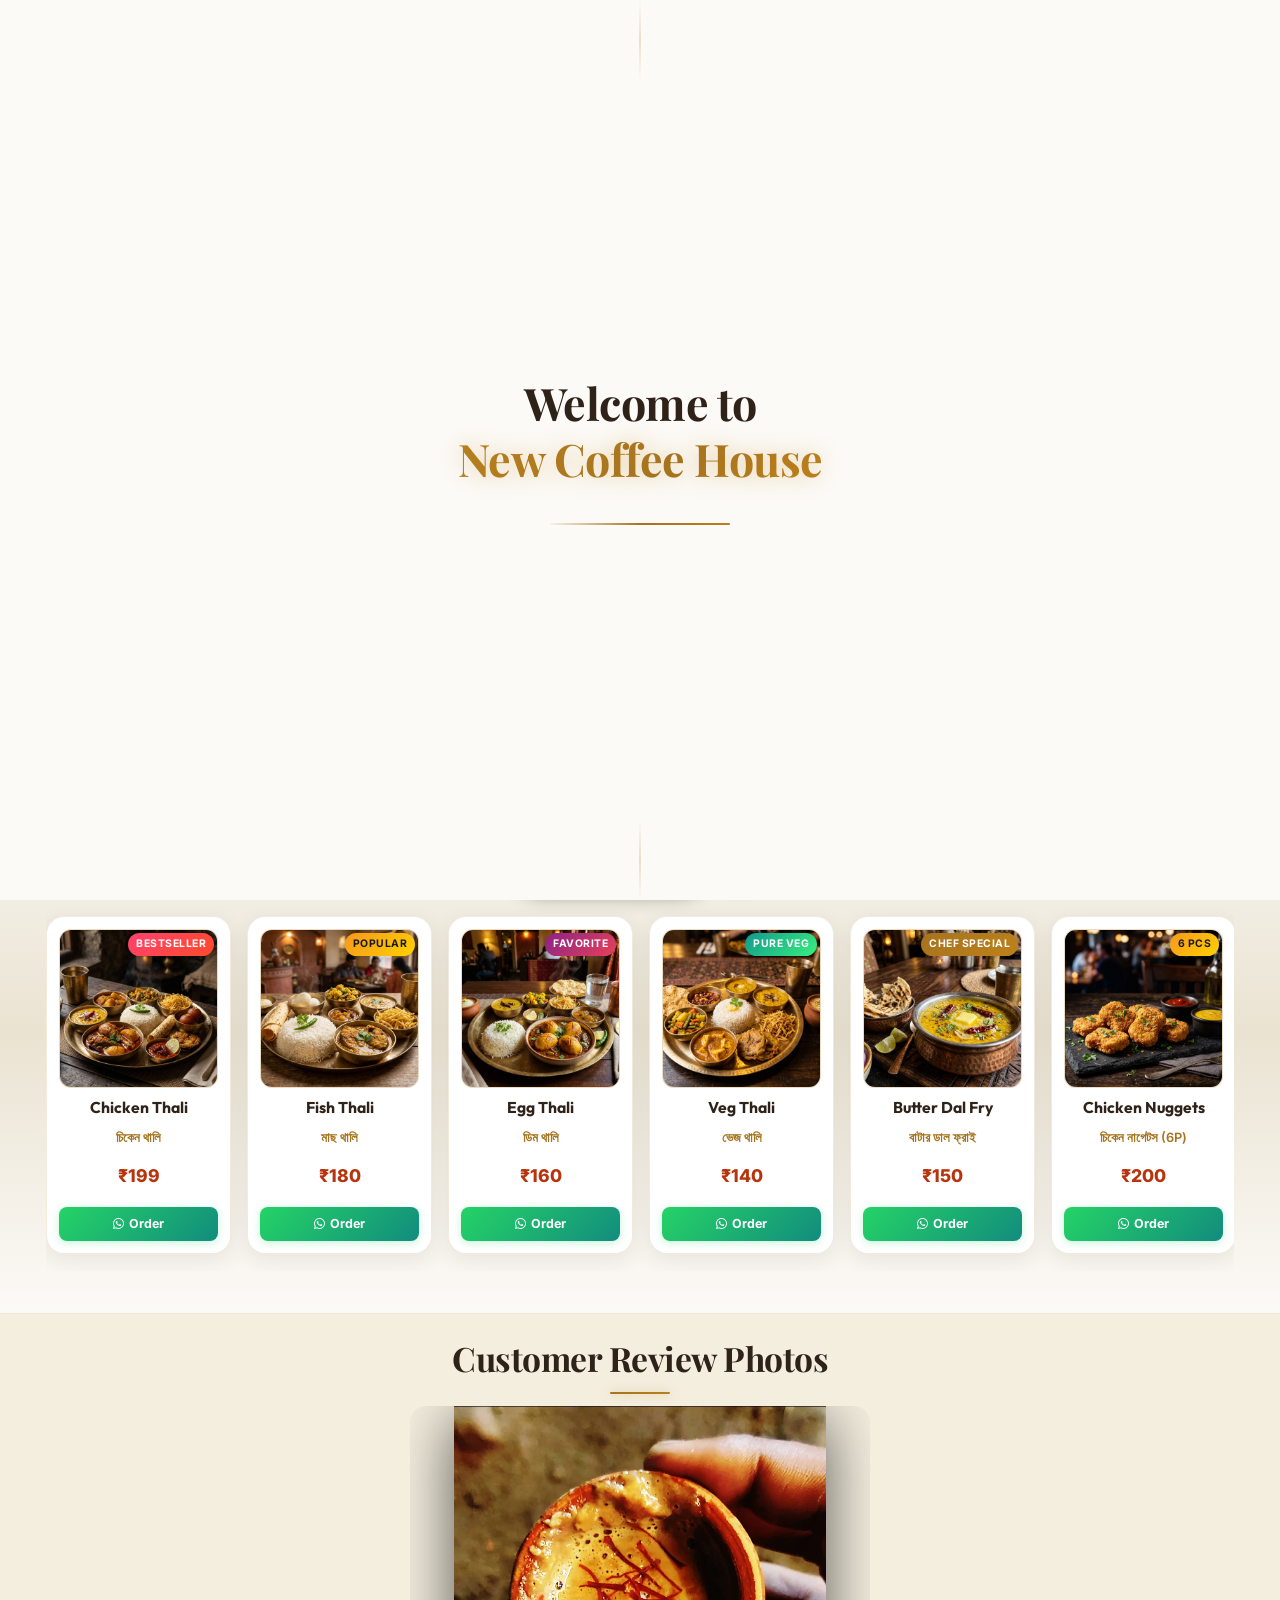
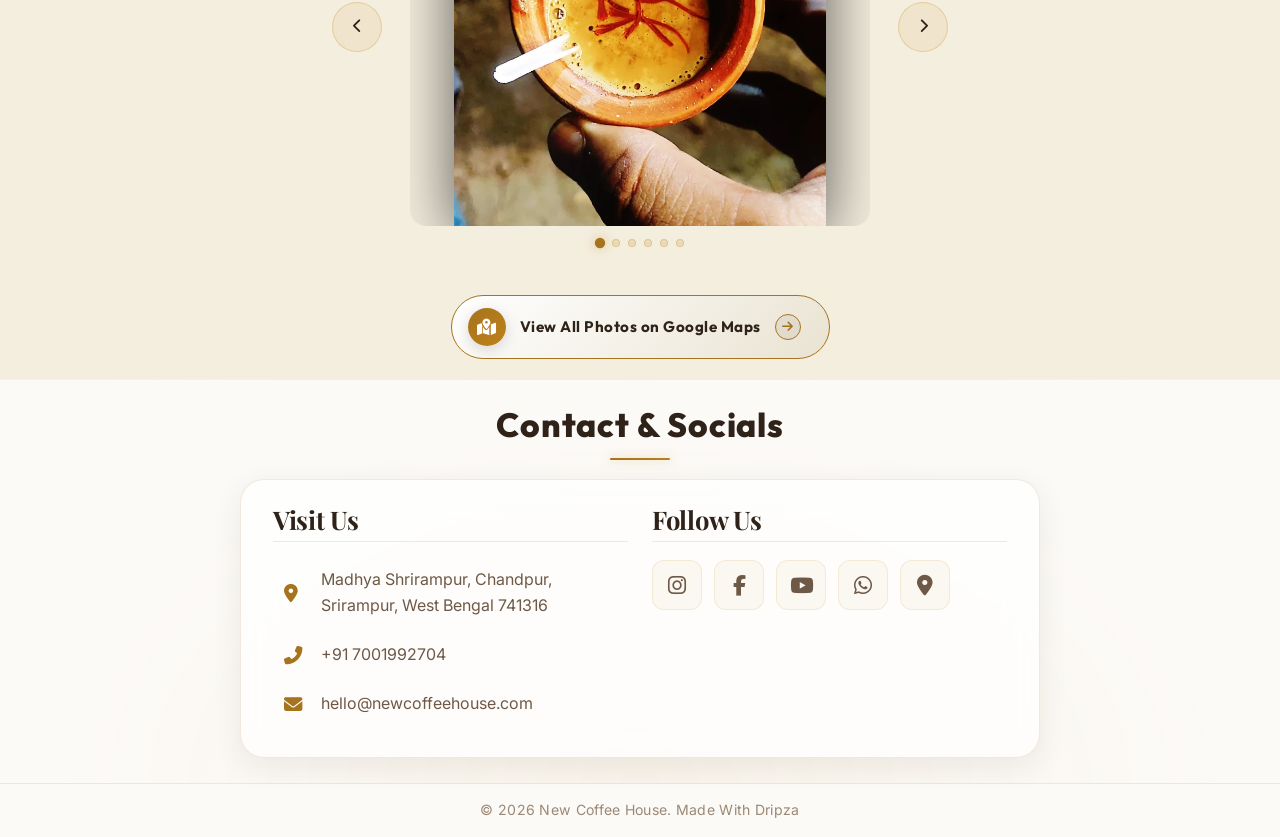
==== commit 94997927: "perf: smooth scroll - passive listeners, momentum drag, remove backdrop-filter, pause animation on s" ====
--- a/index.html
+++ b/index.html
@@ -1121,6 +1121,6 @@
         </div>
     </div>
 
-    <script src="script.js?v=1.3"></script>
+    <script src="script.js?v=1.4"></script>
 </body>
 </html>
--- a/styles.css
+++ b/styles.css
@@ -1868,8 +1868,6 @@
     font-size: 0.92rem;
     font-weight: 600;
     cursor: pointer;
-    backdrop-filter: blur(12px);
-    -webkit-backdrop-filter: blur(12px);
     box-shadow: 0 4px 20px rgba(0, 0, 0, 0.45), 0 0 15px rgba(201, 162, 75, 0.15);
     transition: all 0.3s cubic-bezier(0.25, 0.8, 0.25, 1);
     user-select: none;
@@ -1991,6 +1989,9 @@
     padding-right: 4px;
     scrollbar-width: thin;
     scrollbar-color: rgba(201, 162, 75, 0.6) rgba(255, 255, 255, 0.05);
+    will-change: scroll-position;
+    transform: translateZ(0);
+    -webkit-transform: translateZ(0);
 }
 
 .menu-filter-dropdown-list::-webkit-scrollbar {
@@ -2150,7 +2151,7 @@
     overflow-x: auto;
     overflow-y: hidden;
     scroll-behavior: smooth;
-    scroll-snap-type: x mandatory;
+    scroll-snap-type: x proximity;
     -webkit-overflow-scrolling: touch;
     padding: 8px 6px 18px;
     width: 100%;
@@ -2191,12 +2192,12 @@
     padding: 12px;
     text-align: center;
     box-shadow: 0 6px 22px rgba(0, 0, 0, 0.07) !important;
-    backdrop-filter: blur(12px);
-    -webkit-backdrop-filter: blur(12px);
     transition: transform 0.35s cubic-bezier(0.2, 0.8, 0.2, 1), border-color 0.35s ease, box-shadow 0.35s ease;
     animation: floatMenuItem 4.5s ease-in-out infinite alternate;
     user-select: none;
     position: relative;
+    will-change: transform;
+    contain: layout style;
 }
 
 .food-menu-card:nth-child(even) { animation-delay: 0.8s; }
@@ -2440,8 +2441,6 @@
     position: absolute;
     inset: 0;
     background: rgba(0, 0, 0, 0.72);
-    backdrop-filter: blur(12px);
-    -webkit-backdrop-filter: blur(12px);
 }
 
 .full-menu-modal-container {
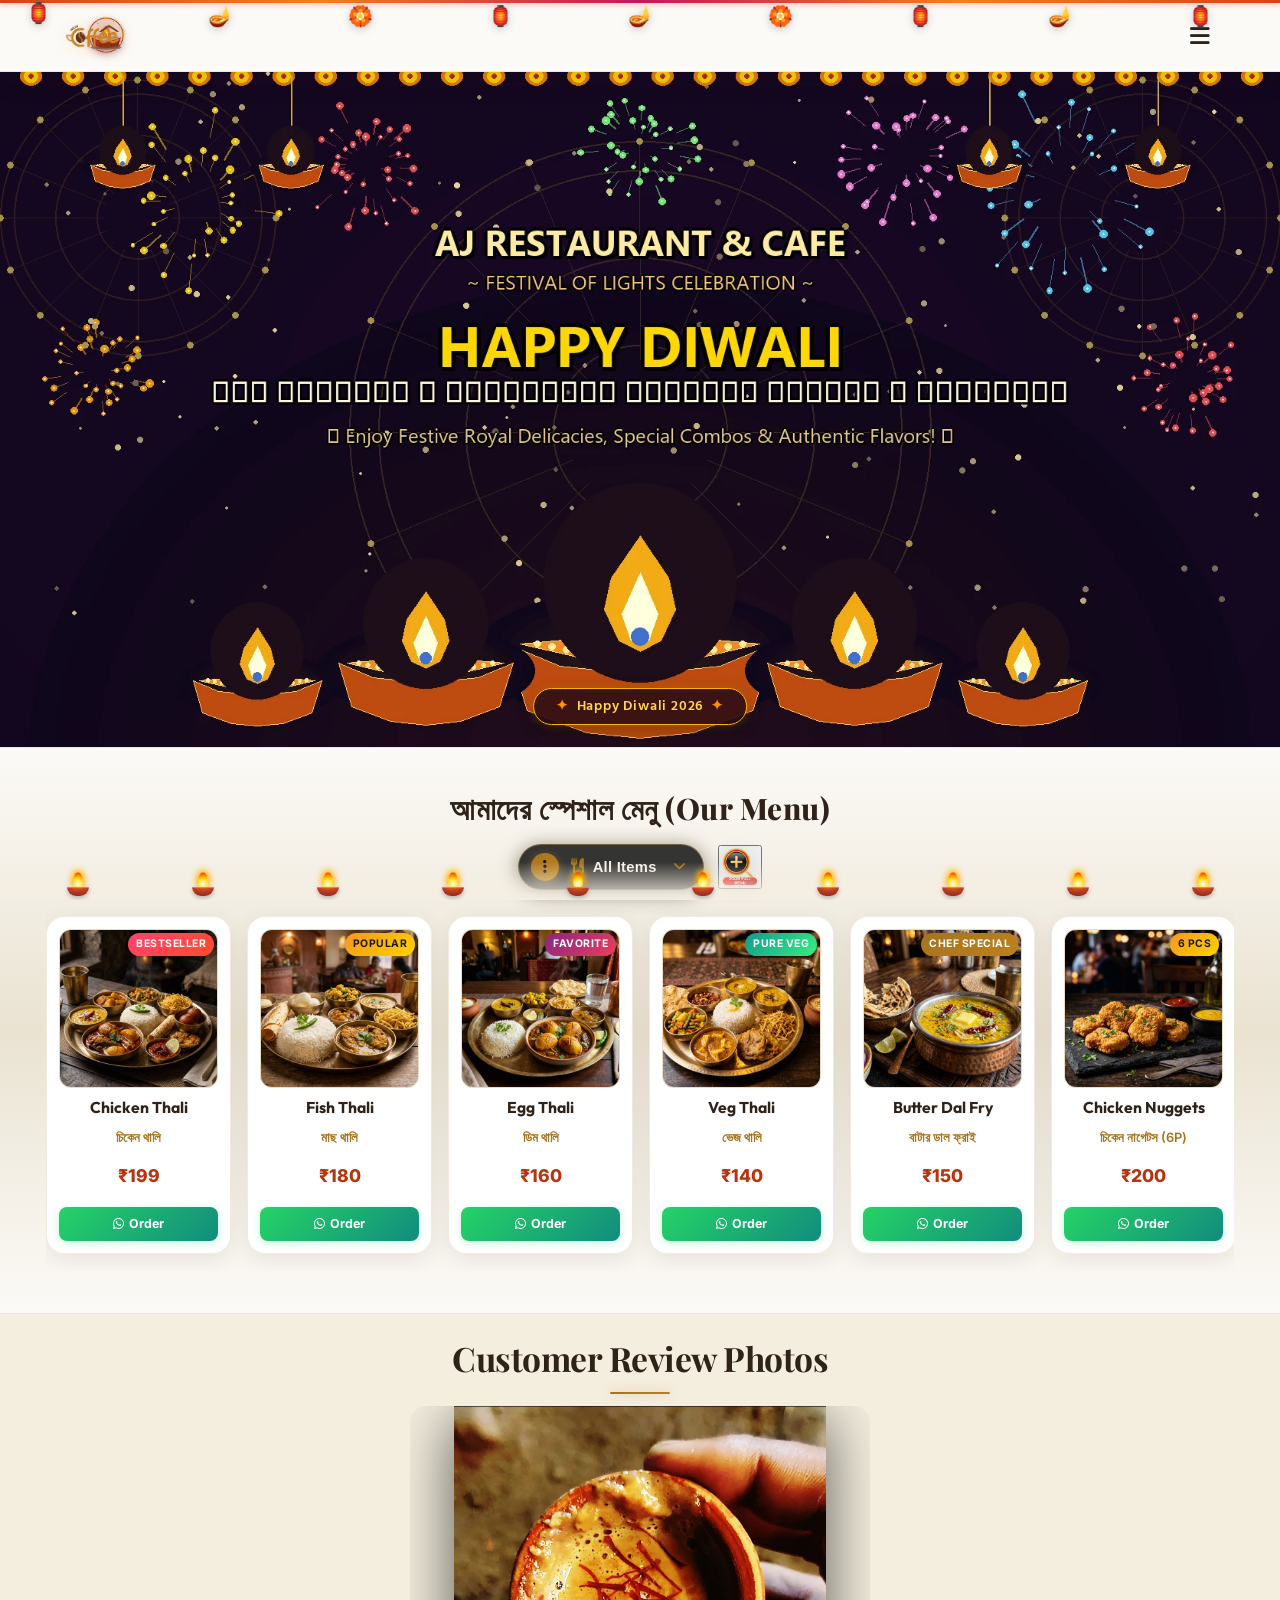
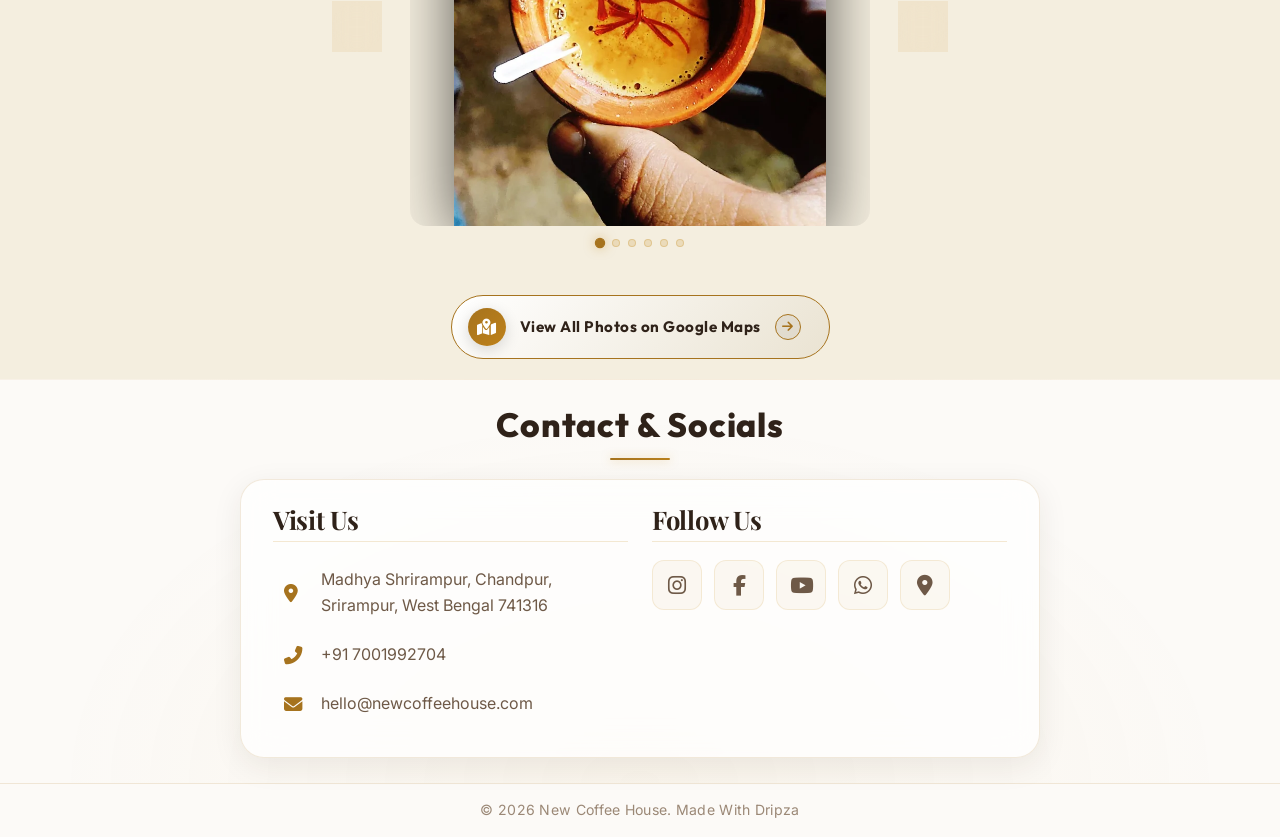
==== commit 48b27a5e: "update" ====
--- a/index.html
+++ b/index.html
@@ -7,16 +7,17 @@
     <title>New Coffee House</title>
     <link rel="icon" type="image/webp" href="assets/new-coffee-house-logo.webp">
     <link
-        href="https://fonts.googleapis.com/css2?family=Playfair+Display:wght@400;600;700;800&family=Outfit:wght@300;400;600;800&family=Inter:wght@300;400;500;600&display=swap"
+        href="https://fonts.googleapis.com/css2?family=Playfair+Display:wght@400;600;700;800&family=Outfit:wght@300;400;600;800&family=Inter:wght@300;400;500;600&family=Hind+Siliguri:wght@400;600;700&display=swap"
         rel="stylesheet">
     <link rel="stylesheet" href="https://cdnjs.cloudflare.com/ajax/libs/font-awesome/6.4.0/css/all.min.css">
     <link rel="stylesheet" href="styles.css?v=1.3">
 </head>
 
-<body class="no-scroll">
+<body class="no-scroll diwali-theme">
     <!-- Preloader Screen -->
     <div id="preloader">
         <div class="preloader-content">
+            <div class="preloader-diya-glow">🪔</div>
             <h1 class="preloader-title">Welcome to <br><span class="highlight">New Coffee House</span></h1>
             <div class="preloader-loader">
                 <div class="loader-bar"></div>
@@ -25,17 +26,32 @@
     </div>
 
     <!-- Navbar -->
+        <!-- Hanging Decorative Diwali Toran & Lanterns -->
+    <div class="diwali-hanging-toran" aria-hidden="true">
+        <div class="toran-string"></div>
+        <div class="toran-items">
+            <span class="toran-lantern tl1">🏮</span>
+            <span class="toran-diya td1">🪔</span>
+            <span class="toran-flower tf1">🏵️</span>
+            <span class="toran-lantern tl2">🏮</span>
+            <span class="toran-diya td2">🪔</span>
+            <span class="toran-flower tf2">🏵️</span>
+            <span class="toran-lantern tl3">🏮</span>
+            <span class="toran-diya td3">🪔</span>
+            <span class="toran-lantern tl4">🏮</span>
+        </div>
+    </div>
     <nav class="navbar">
         <div class="logo-container">
             <img src="assets/new-coffee-house-logo.webp" alt="New Coffee House" class="logo-brand-img">
             <div class="logo-text-wrapper">
-                <span class="animated-football-header" title="Ganesh Chaturthi Special">
-                    <img src="assets/ganesh_run_icon.webp" alt="Ganesh Run Icon" style="object-fit: contain; filter: drop-shadow(0 0 5px rgba(255, 215, 0, 0.6));">
+                <span class="animated-football-header" title="Diwali Celebration">
+                    <img src="assets/diwali_run_icon.webp" alt="Mahalaya Run Icon" style="object-fit: contain; filter: drop-shadow(0 2px 5px rgba(183, 28, 28, 0.4)) drop-shadow(0 1px 2px rgba(0, 0, 0, 0.25));">
                 </span>
                 <span class="logo-text">New Coffee House</span>
             </div>
         </div>
-        <span class="rath-yatra-header-text">শুভ বিশ্বকর্মা পূজা!</span>
+        <span class="rath-yatra-header-text diwali-header-text">✨ শুভ দীপাবলি ও কালীপূজা 🪔</span>
         <ul class="nav-links">
             <li><a href="#home">Home</a></li>
             <li><a href="#menu">Menu</a></li>
@@ -43,14 +59,6 @@
             <li><a href="#contact">Contact</a></li>
         </ul>
         <div class="navbar-actions">
-            <!-- Rakhi Purnima Button for Poster -->
-            <button class="fifa-btn" id="open-promo-modal-direct-btn" title="Show Ganesh Chaturthi Special Poster">
-                <div class="fifa-container">
-                    <div class="fifa-magic-ring"></div>
-                    <img src="assets/ganesh_icon.webp" alt="Ganesh Special" class="fifa-svg" style="object-fit: contain;">
-                </div>
-            </button>
-            
             <div class="hamburger">
                 <i class="fas fa-bars"></i>
             </div>
@@ -60,7 +68,7 @@
     <!-- Hero Section -->
     <section id="home" class="hero">
         <div class="hero-bg banner-box">
-            <img src="assets/aj_restaurant_banner_1.webp" alt="AJ Restaurant & Cafe Banner" class="active">
+            <img src="assets/diwali_greeting_banner.webp" alt="Happy Diwali Festival Banner" class="active">
             <img src="assets/hero_1.webp" alt="New Coffee House Background 1">
             <img src="assets/hero_2.webp" alt="New Coffee House Background 2">
             <img src="assets/hero_3.webp" alt="New Coffee House Background 3">
@@ -68,6 +76,11 @@
             <img src="assets/hero_5.webp" alt="New Coffee House Background 5">
             <img src="assets/hero_6.webp" alt="New Coffee House Background 6">
             <div class="overlay"></div>
+        </div>
+        <!-- Interactive Diwali Fireworks Canvas Overlay -->
+        <canvas id="diwali-fireworks-canvas"></canvas>
+        <div class="hero-diwali-badge">
+            <span class="sparkle-star">✦</span> Happy Diwali 2026 <span class="sparkle-star">✦</span>
         </div>
     </section>
 
@@ -1112,15 +1125,19 @@
 
     
 
-    <!-- Promo Poster Modal -->
-    <div class="promo-modal" id="promo-modal">
-        <div class="promo-modal-overlay"></div>
-        <div class="promo-modal-content">
-            <button class="promo-modal-close" id="close-promo-modal-btn" aria-label="Close Promo Modal"><i class="fas fa-times"></i></button>
-            <img src="assets/promo_poster.webp" alt="Rakhi Purnima Celebration" class="promo-poster-img">
-        </div>
+        <!-- Interactive Diwali Diya Bar along bottom -->
+    <div class="diwali-diya-bar" id="diwali-diya-bar" title="Interactive Diwali Diyas - Click to Light / Extinguish">
+        <div class="interactive-diya-item"><div class="diya-flame"></div><div class="diya-pot"></div></div>
+        <div class="interactive-diya-item"><div class="diya-flame"></div><div class="diya-pot"></div></div>
+        <div class="interactive-diya-item"><div class="diya-flame"></div><div class="diya-pot"></div></div>
+        <div class="interactive-diya-item"><div class="diya-flame"></div><div class="diya-pot"></div></div>
+        <div class="interactive-diya-item"><div class="diya-flame"></div><div class="diya-pot"></div></div>
+        <div class="interactive-diya-item"><div class="diya-flame"></div><div class="diya-pot"></div></div>
+        <div class="interactive-diya-item"><div class="diya-flame"></div><div class="diya-pot"></div></div>
+        <div class="interactive-diya-item"><div class="diya-flame"></div><div class="diya-pot"></div></div>
+        <div class="interactive-diya-item"><div class="diya-flame"></div><div class="diya-pot"></div></div>
+        <div class="interactive-diya-item"><div class="diya-flame"></div><div class="diya-pot"></div></div>
     </div>
-
     <script src="script.js?v=1.4"></script>
-</body>
+    </body>
 </html>
--- a/styles.css
+++ b/styles.css
@@ -99,6 +99,8 @@
 }
 
 .logo-brand-img {
+    position: relative;
+    z-index: 1002;
     height: 58px;
     width: auto;
     object-fit: contain;
@@ -1107,6 +1109,7 @@
 .animated-football-header img {
     width: 100%;
     height: 100%;
+    filter: drop-shadow(0 2px 5px rgba(183, 28, 28, 0.4)) drop-shadow(0 1px 2px rgba(0, 0, 0, 0.25)) !important;
 }
 
 .logo-text {
@@ -1260,6 +1263,7 @@
     font-weight: 800;
     letter-spacing: 0.5px;
     color: #8B1A1A;
+    text-shadow: 0 1px 2px rgba(0, 0, 0, 0.15);
     white-space: nowrap;
     opacity: 0;
     pointer-events: none;
@@ -2153,6 +2157,7 @@
     scroll-behavior: smooth;
     scroll-snap-type: x proximity;
     -webkit-overflow-scrolling: touch;
+    touch-action: pan-x pan-y;
     padding: 8px 6px 18px;
     width: 100%;
     cursor: grab;
@@ -3247,3 +3252,287 @@
         font-size: 0.7rem;
     }
 }
+
+/* Mobile touch vertical page scroll compatibility */
+.main-menu-scroll-wrapper,
+.main-menu-scroll-track,
+.main-menu-scroll-track .food-menu-card {
+    touch-action: pan-x pan-y !important;
+}
+
+/* ============================================================
+   DIWALI FESTIVAL THEME STYLES (LIGHT THEME - দীপাবলি ও কালীপূজা)
+   Optimized for All Devices: Desktop, iPhone & Low-End Android
+   ============================================================ */
+
+/* Preloader Diya Enhancement */
+.preloader-diya-glow {
+    font-size: 3rem;
+    margin-bottom: 8px;
+    animation: diyaPulseGlow 1.8s infinite ease-in-out;
+    filter: drop-shadow(0 0 10px #e65100);
+    will-change: transform;
+}
+
+.preloader-subtitle {
+    font-family: 'Hind Siliguri', 'Outfit', sans-serif;
+    color: #c62828;
+    font-size: 1.1rem;
+    font-weight: 700;
+    margin-top: 6px;
+    letter-spacing: 0.5px;
+    text-shadow: 0 0 6px rgba(198, 40, 40, 0.25);
+}
+
+@keyframes diyaPulseGlow {
+    0%, 100% { transform: scale(1) translateZ(0); filter: drop-shadow(0 0 8px #d84315); }
+    50% { transform: scale(1.12) translateZ(0); filter: drop-shadow(0 0 16px #ff8f00); }
+}
+
+/* Hanging Festive Toran & Lanterns */
+.diwali-hanging-toran {
+    position: fixed;
+    top: 0;
+    left: 0;
+    width: 100%;
+    height: 44px;
+    z-index: 1001;
+    pointer-events: none;
+    overflow: hidden;
+    transform: translateZ(0);
+}
+
+.toran-string {
+    position: absolute;
+    top: 0;
+    left: 0;
+    width: 100%;
+    height: 3px;
+    background: linear-gradient(90deg, #d84315, #f57f17, #c2185b, #f57f17, #d84315);
+    box-shadow: 0 2px 5px rgba(216, 67, 21, 0.35);
+}
+
+.toran-items {
+    display: flex;
+    justify-content: space-around;
+    align-items: flex-start;
+    padding: 0 10px;
+    width: 100%;
+}
+
+.toran-items span {
+    display: inline-block;
+    transform-origin: top center;
+    font-size: 1.25rem;
+    filter: drop-shadow(0 2px 4px rgba(0, 0, 0, 0.2));
+    will-change: transform;
+}
+
+.toran-lantern { animation: toranSway 3.2s infinite ease-in-out; }
+.toran-diya { animation: toranSway 2.8s infinite ease-in-out reverse; }
+.toran-flower { animation: toranSway 3.6s infinite ease-in-out; font-size: 1rem; }
+
+.tl1 { animation-delay: 0s; position: relative; left: -42px; top: -3px; }
+.td1 { animation-delay: 0.4s; }
+.tf1 { animation-delay: 0.8s; }
+.tl2 { animation-delay: 1.2s; }
+.td2 { animation-delay: 1.6s; }
+.tf2 { animation-delay: 0.3s; }
+.tl3 { animation-delay: 0.9s; }
+.td3 { animation-delay: 1.4s; }
+.tl4 { animation-delay: 0.2s; }
+
+@keyframes toranSway {
+    0%, 100% { transform: rotate(-8deg) translateZ(0); }
+    50% { transform: rotate(8deg) translateZ(0); }
+}
+
+/* Diwali Header Text (Light Theme - Rich Royal Crimson & Vermilion) */
+.diwali-header-text {
+    font-family: 'Hind Siliguri', 'Playfair Display', serif !important;
+    font-size: 1.25rem !important;
+    font-weight: 700 !important;
+    color: #b71c1c !important;
+    background: linear-gradient(90deg, #b71c1c 0%, #d84315 35%, #880e4f 70%, #e65100 100%) !important;
+    -webkit-background-clip: text !important;
+    -webkit-text-fill-color: transparent !important;
+    filter: drop-shadow(0 1px 3px rgba(183, 28, 28, 0.25));
+    letter-spacing: 0.5px;
+}
+
+/* Hero Section Diwali Additions */
+#diwali-fireworks-canvas {
+    position: absolute;
+    inset: 0;
+    width: 100%;
+    height: 100%;
+    z-index: 2;
+    pointer-events: auto;
+    cursor: crosshair;
+    contain: strict;
+}
+
+.hero-diwali-badge {
+    position: absolute;
+    bottom: 22px;
+    left: 50%;
+    transform: translateX(-50%) translateZ(0);
+    z-index: 3;
+    background: rgba(45, 14, 20, 0.9);
+    border: 1.5px solid #ffb300;
+    border-radius: 30px;
+    padding: 6px 18px;
+    font-family: 'Hind Siliguri', 'Outfit', sans-serif;
+    color: #ffd54f;
+    font-size: 0.88rem;
+    font-weight: 600;
+    letter-spacing: 0.8px;
+    white-space: nowrap;
+    box-shadow: 0 4px 15px rgba(0, 0, 0, 0.35), 0 0 10px rgba(255, 179, 0, 0.3);
+    pointer-events: none;
+    animation: badgeFloat 3.5s infinite ease-in-out;
+}
+
+.sparkle-star {
+    color: #ff9100;
+    margin: 0 4px;
+    display: inline-block;
+}
+
+@keyframes badgeFloat {
+    0%, 100% { transform: translateX(-50%) translateY(0) translateZ(0); }
+    50% { transform: translateX(-50%) translateY(-5px) translateZ(0); }
+}
+
+/* Interactive Diya Bar along bottom of the screen */
+.diwali-diya-bar {
+    position: fixed;
+    bottom: 0;
+    left: 0;
+    width: 100%;
+    height: 38px;
+    z-index: 9980;
+    display: flex;
+    justify-content: space-around;
+    align-items: flex-end;
+    padding: 0 15px 4px 15px;
+    pointer-events: none;
+    background: linear-gradient(to top, rgba(245, 238, 226, 0.95) 0%, rgba(245, 238, 226, 0) 100%);
+    contain: layout paint;
+}
+
+.interactive-diya-item {
+    pointer-events: auto;
+    cursor: pointer;
+    display: flex;
+    flex-direction: column;
+    align-items: center;
+    transition: transform 0.2s ease-out;
+    user-select: none;
+    will-change: transform;
+}
+
+.interactive-diya-item:hover {
+    transform: scale(1.25) translateY(-3px) translateZ(0);
+}
+
+.diya-flame {
+    width: 10px;
+    height: 15px;
+    background: radial-gradient(circle at 50% 80%, #fff 0%, #ffd700 45%, #ff4500 85%, transparent 100%);
+    border-radius: 50% 50% 25% 25% / 70% 70% 30% 30%;
+    box-shadow: 0 0 8px #ff9100, 0 -2px 6px #ffd700;
+    animation: diyaFlameFlicker 0.2s infinite alternate ease-in-out;
+    transform-origin: bottom center;
+    transition: opacity 0.3s ease, transform 0.3s ease;
+    will-change: transform, opacity;
+}
+
+.diya-pot {
+    width: 22px;
+    height: 9px;
+    background: linear-gradient(180deg, #c0392b 0%, #962d22 100%);
+    border-radius: 0 0 14px 14px;
+    border-top: 1.5px solid #e67e22;
+    box-shadow: 0 2px 4px rgba(0, 0, 0, 0.25);
+}
+
+.interactive-diya-item.unlit .diya-flame {
+    opacity: 0;
+    transform: scale(0.2);
+}
+
+@keyframes diyaFlameFlicker {
+    0% { transform: scale(1) rotate(-1deg) translateZ(0); }
+    100% { transform: scale(1.06, 0.95) rotate(1.5deg) translateZ(0); }
+}
+
+@media (max-width: 768px) {
+    .diwali-diya-bar {
+        height: 30px;
+        padding-bottom: 2px;
+    }
+    .interactive-diya-item:nth-child(n+7) {
+        display: none !important;
+    }
+    .diya-flame {
+        width: 8px;
+        height: 12px;
+    }
+    .diya-pot {
+        width: 17px;
+        height: 7px;
+    }
+}
+/* Sparkler Cursor Trail Particle (Desktop only) */
+.diwali-sparkler-dot {
+    position: fixed;
+    pointer-events: none;
+    border-radius: 50%;
+    z-index: 10005;
+    animation: sparklerFade 0.55s forwards linear;
+    will-change: transform, opacity;
+}
+
+@keyframes sparklerFade {
+    0% { transform: translate(0, 0) scale(1) translateZ(0); opacity: 1; }
+    100% { transform: translate(var(--tx, 0), var(--ty, 0)) scale(0) translateZ(0); opacity: 0; }
+}
+
+/* Mobile Optimizations */
+@media (max-width: 768px) {
+    .diwali-header-text {
+        font-size: 0.92rem !important;
+    }
+    .diwali-hanging-toran {
+        height: 36px;
+    }
+    .tl1 {
+        left: -14px;
+        top: -2px;
+    }
+    .toran-items span {
+        font-size: 1rem;
+    }
+    .hero-diwali-badge {
+        font-size: 0.72rem;
+        padding: 4px 12px;
+        bottom: 10px;
+    }
+    .diwali-diya-bar {
+        height: 30px;
+        padding-bottom: 2px;
+    }
+    .diya-flame {
+        width: 8px;
+        height: 12px;
+    }
+    .diya-pot {
+        width: 17px;
+        height: 7px;
+    }
+    .preloader-diya-glow,
+    .diwali-header-text {
+        filter: none !important;
+    }
+}
